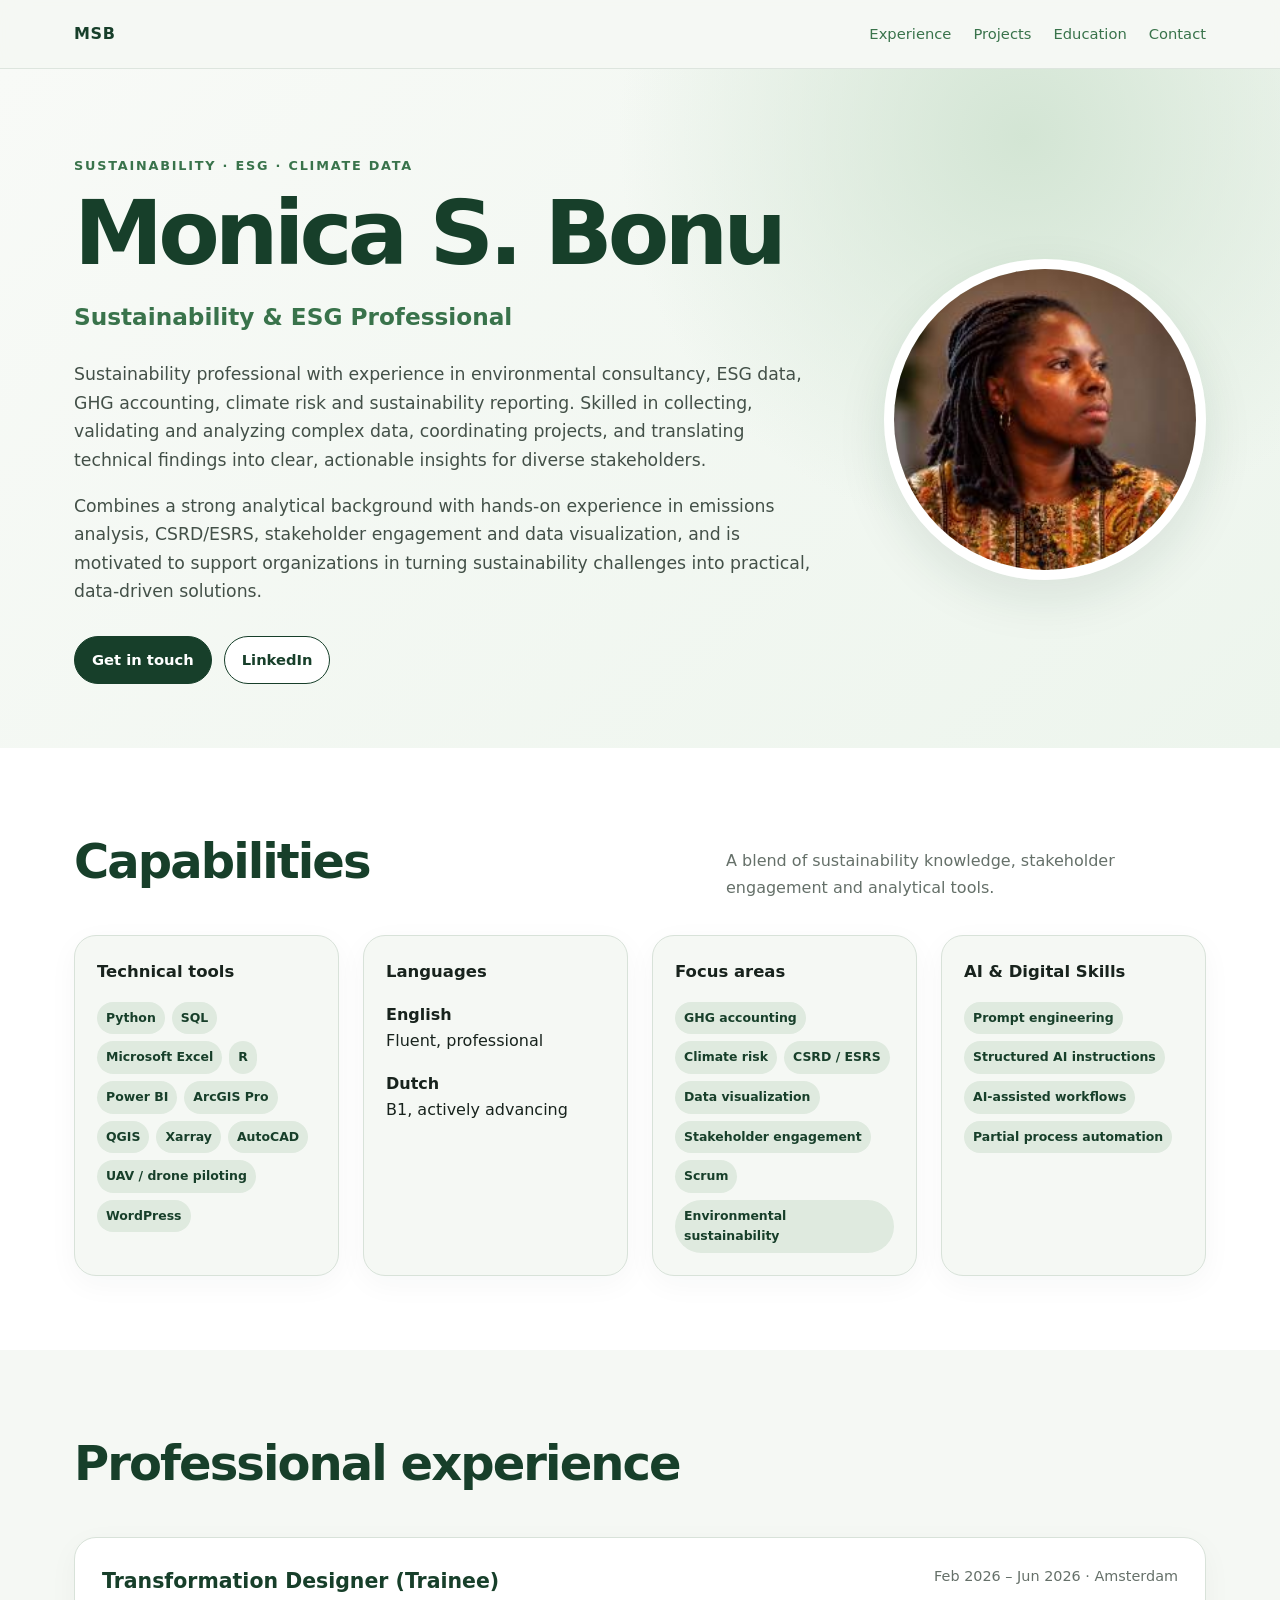
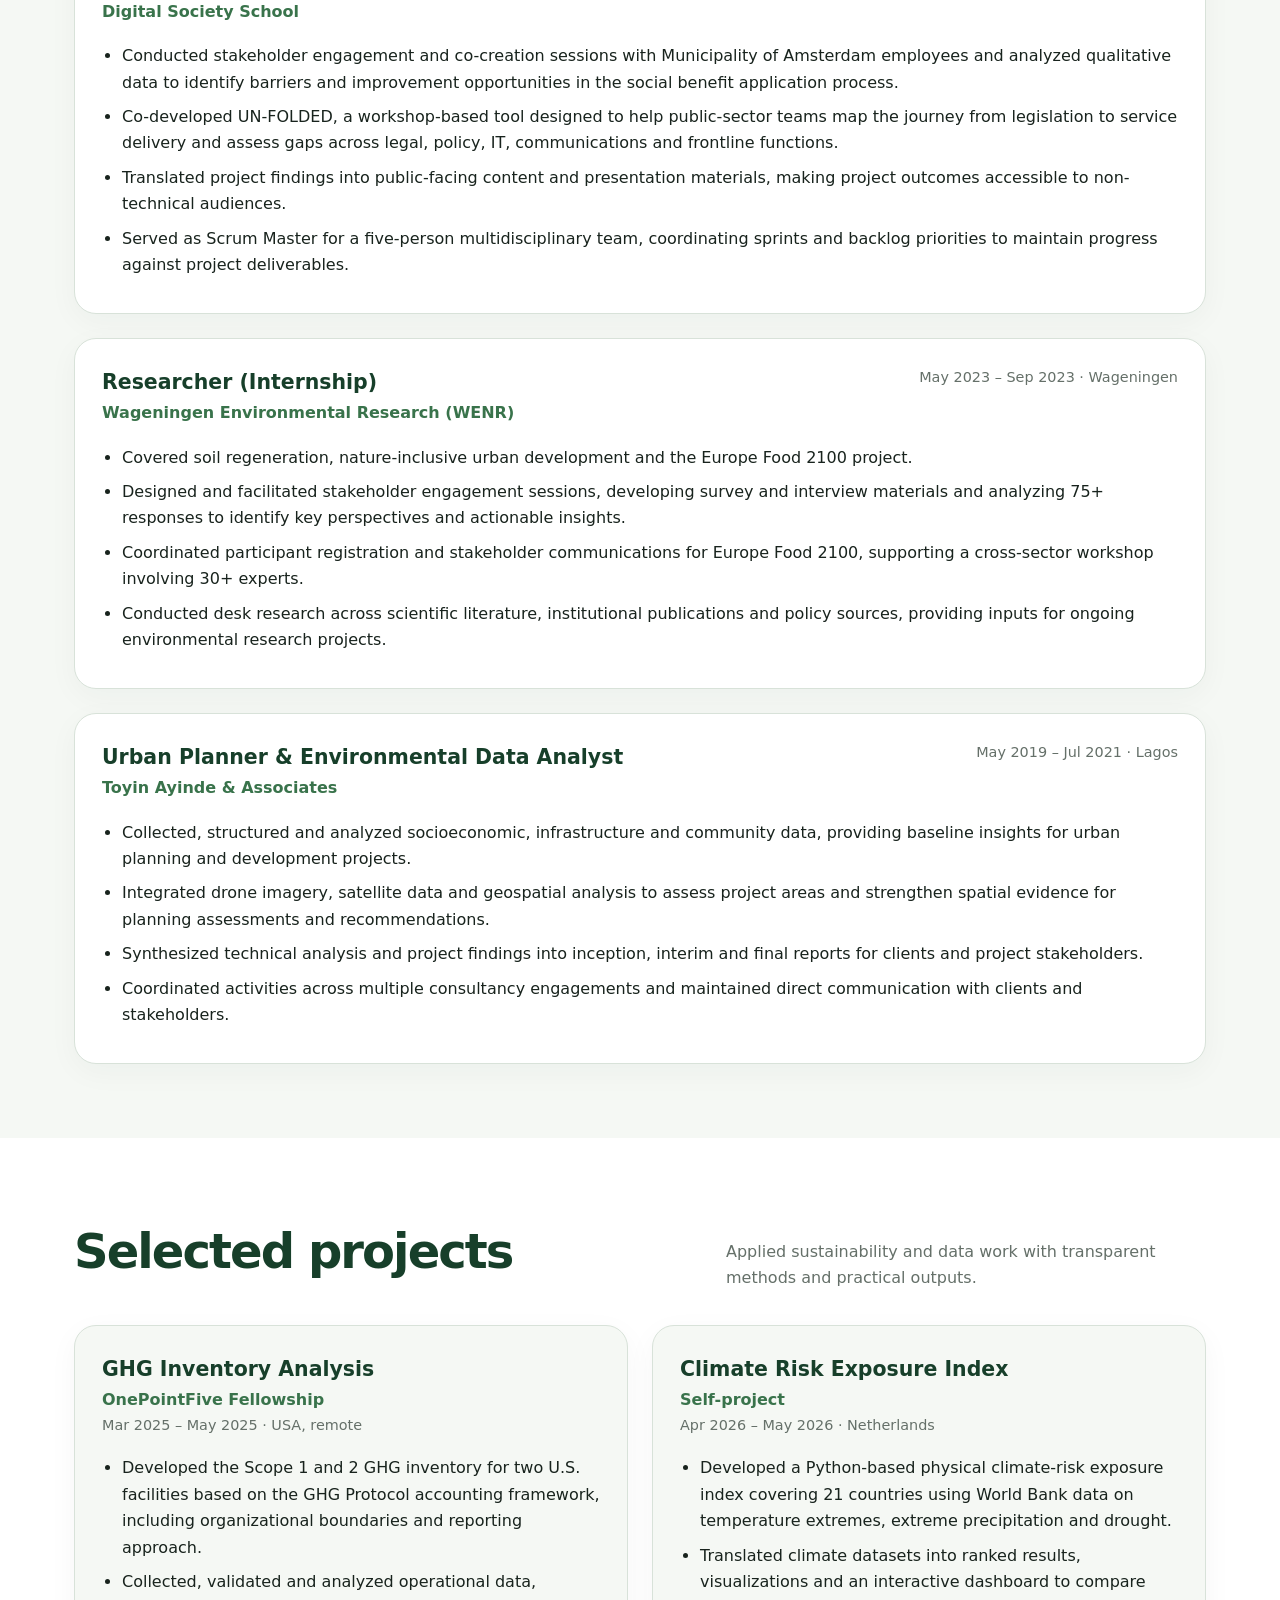
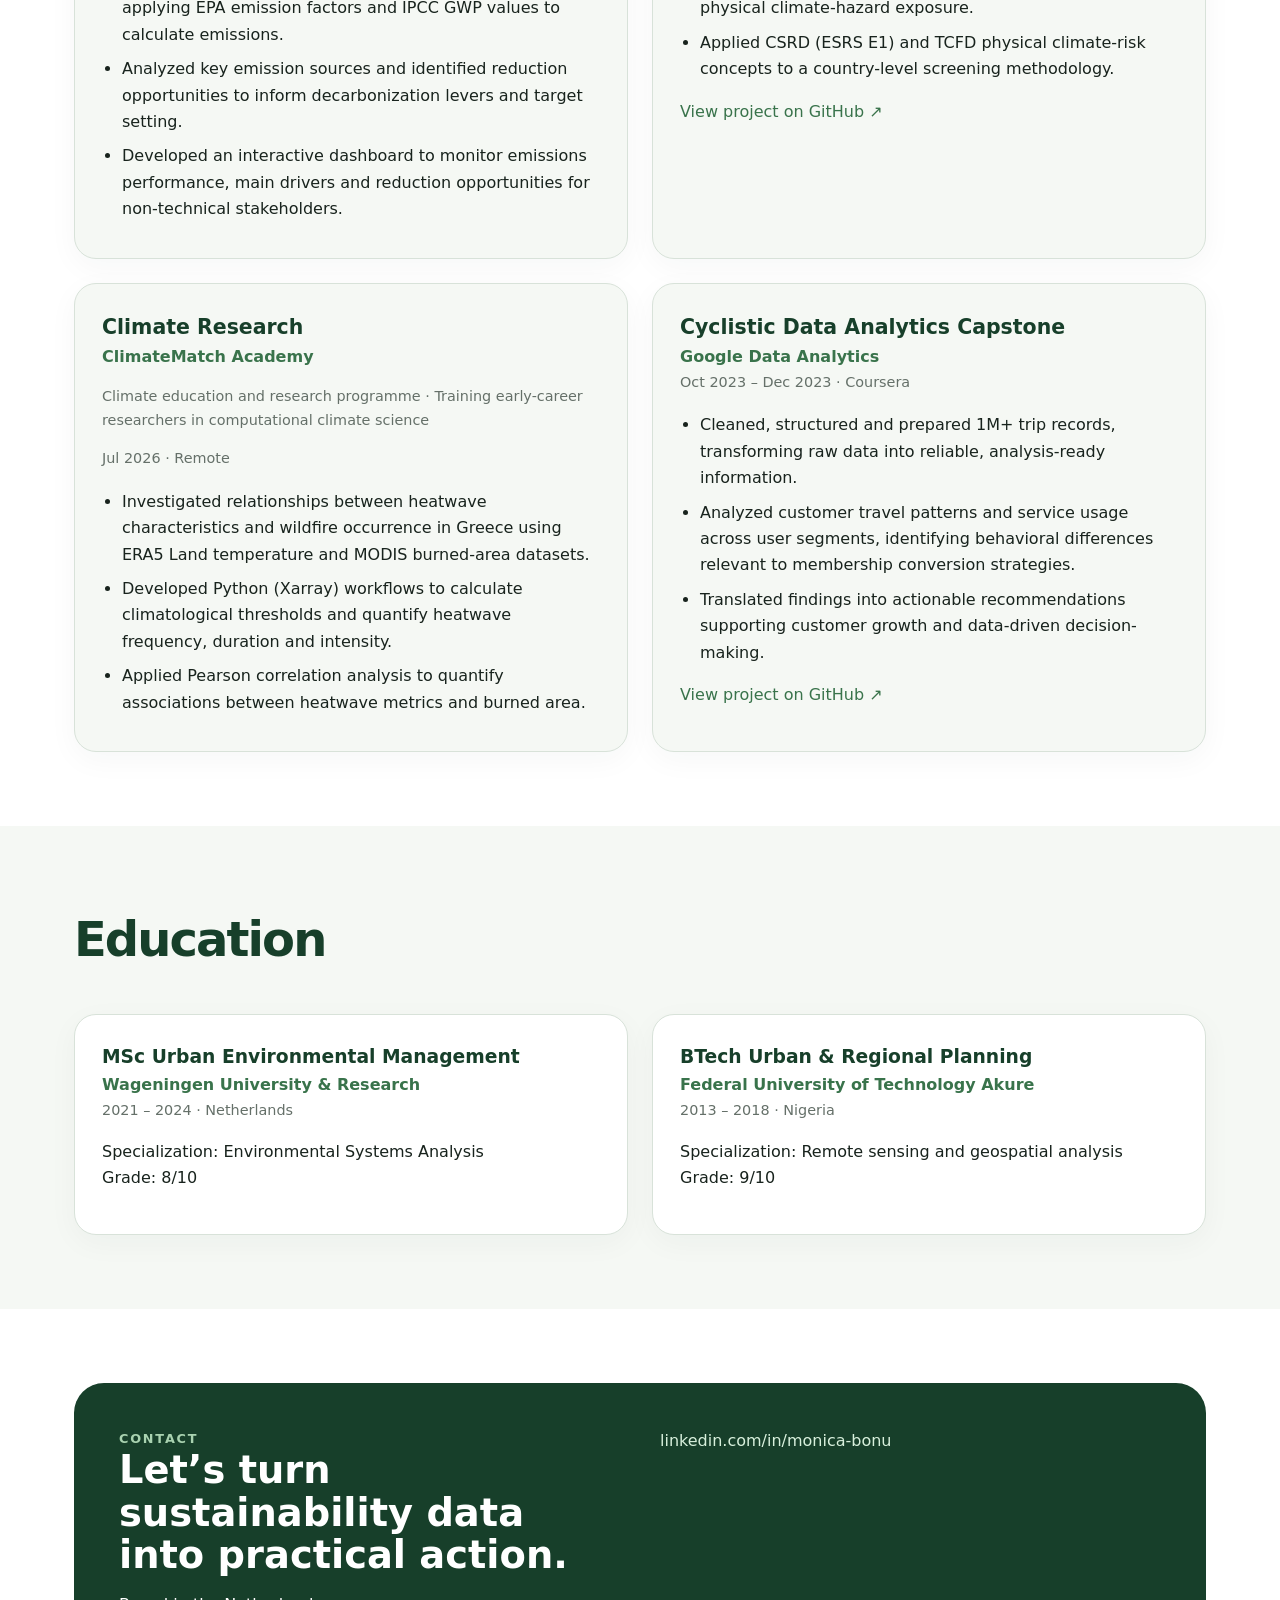
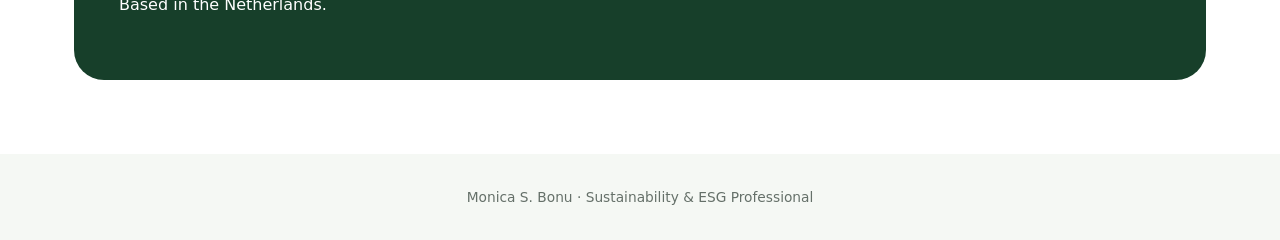
==== index.html @ 57a6fe83 "Add files via upload" ====
<!doctype html>
<html lang="en">
<head>
<meta charset="utf-8">
<meta name="viewport" content="width=device-width, initial-scale=1">
<meta name="description" content="Portfolio and CV of Monica S. Bonu, Sustainability and ESG Professional">
<title>Monica S. Bonu | Sustainability & ESG</title>
<style>
:root{--forest:#173f2a;--leaf:#39734b;--sage:#dfeadf;--mist:#f5f8f4;--ink:#18231d;--muted:#657069;--line:#d8e2d9;--white:#fff;--shadow:0 18px 50px rgba(19,55,35,.10)}
*{box-sizing:border-box}html{scroll-behavior:smooth}body{margin:0;font-family:Inter,ui-sans-serif,system-ui,-apple-system,BlinkMacSystemFont,"Segoe UI",sans-serif;color:var(--ink);background:var(--mist);line-height:1.65}a{color:var(--leaf);text-decoration:none}a:hover{text-decoration:underline}.shell{max-width:1180px;margin:auto;padding:0 24px}.topbar{position:sticky;top:0;z-index:20;background:rgba(245,248,244,.92);backdrop-filter:blur(14px);border-bottom:1px solid rgba(216,226,217,.8)}nav{height:68px;display:flex;align-items:center;justify-content:space-between}.brand{font-weight:800;letter-spacing:.04em;color:var(--forest)}.links{display:flex;gap:22px;font-size:.92rem}.hero{padding:86px 0 64px;background:radial-gradient(circle at 80% 10%,#d3e5d4 0,transparent 34%),linear-gradient(135deg,#f8faf7,#edf5ed)}.hero-grid{display:grid;grid-template-columns:1.4fr .6fr;gap:60px;align-items:center}.eyebrow{color:var(--leaf);font-weight:800;text-transform:uppercase;letter-spacing:.14em;font-size:.8rem}.hero h1{font-size:clamp(3rem,7vw,5.8rem);line-height:.96;margin:14px 0 22px;letter-spacing:-.055em;color:var(--forest)}.hero h2{font-size:clamp(1.1rem,2vw,1.45rem);font-weight:600;margin:0 0 24px;color:var(--leaf)}.hero p{max-width:750px;font-size:1.08rem;color:#435048}.portrait-wrap{position:relative}.portrait{width:min(330px,100%);aspect-ratio:1;border-radius:50%;object-fit:cover;display:block;margin:auto;border:10px solid var(--white);box-shadow:var(--shadow)}.portrait-wrap:after{content:"";position:absolute;inset:8% -3% -5% 20%;border:2px solid #87aa8d;border-radius:50%;z-index:-1}.actions{display:flex;flex-wrap:wrap;gap:12px;margin-top:30px}.btn{display:inline-flex;align-items:center;padding:11px 17px;border-radius:100px;font-weight:700;font-size:.92rem;border:1px solid var(--forest)}.btn.primary{background:var(--forest);color:white}.btn.secondary{color:var(--forest);background:white}.section{padding:74px 0}.section:nth-of-type(even){background:#fff}.section-title{display:flex;align-items:end;justify-content:space-between;gap:20px;margin-bottom:34px}.section-title h2{font-size:clamp(2rem,4vw,3rem);letter-spacing:-.04em;margin:0;color:var(--forest)}.section-title p{color:var(--muted);max-width:480px;margin:0}.grid{display:grid;grid-template-columns:repeat(12,1fr);gap:24px}.card{background:white;border:1px solid var(--line);border-radius:22px;padding:27px;box-shadow:0 8px 30px rgba(23,63,42,.04)}.section:nth-of-type(even) .card{background:var(--mist)}.experience{grid-column:span 12}.role-head{display:flex;justify-content:space-between;gap:30px;align-items:start}.role h3,.project h3{margin:0;font-size:1.28rem;color:var(--forest)}.org{font-weight:750;color:var(--leaf)}.meta{color:var(--muted);font-size:.9rem;white-space:nowrap}.role ul,.project ul{margin:18px 0 0;padding-left:20px}.role li,.project li{margin:8px 0}.project{grid-column:span 6}.edu{grid-column:span 6}.edu h3{margin:0;color:var(--forest)}.skill-card{grid-column:span 3;min-width:0;padding:22px}.skill-card h3{font-size:1.03rem;margin-top:0}.skill-card .chips{gap:7px}.skill-card .chip{padding:6px 9px;font-size:.78rem}.chips{display:flex;flex-wrap:wrap;gap:9px}.chip{background:var(--sage);color:var(--forest);padding:7px 11px;border-radius:999px;font-size:.86rem;font-weight:650}.contact{background:var(--forest);color:white;border-radius:30px;padding:45px;display:grid;grid-template-columns:1fr 1fr;gap:40px}.contact h2{font-size:2.4rem;line-height:1.1;margin:0 0 15px}.contact a{color:#d8f0dc}.contact-list{display:grid;gap:9px}.small{font-size:.9rem;color:var(--muted)}footer{padding:32px 0;color:var(--muted);font-size:.86rem;text-align:center}
@media(max-width:800px){.links{display:none}.hero{padding-top:54px}.hero-grid{grid-template-columns:1fr}.portrait-wrap{order:-1}.portrait{width:210px}.section{padding:54px 0}.project,.edu,.skill-card{grid-column:span 12}.role-head{display:block}.meta{white-space:normal;margin-top:5px}.contact{grid-template-columns:1fr;padding:30px}.section-title{display:block}.section-title p{margin-top:8px}}
@media print{.topbar,.actions{display:none}.hero,.section{padding:30px 0}.card{break-inside:avoid;box-shadow:none}.portrait{width:180px}body{background:white}}
</style>
</head>
<body>
<header class="topbar"><nav class="shell"><a class="brand" href="#top">MSB</a><div class="links"><a href="#experience">Experience</a><a href="#projects">Projects</a><a href="#education">Education</a><a href="#contact">Contact</a></div></nav></header>
<main id="top">
<section class="hero"><div class="shell hero-grid"><div><div class="eyebrow">Sustainability · ESG · Climate data</div><h1>Monica S. Bonu</h1><h2>Sustainability & ESG Professional</h2><p>Sustainability professional with experience in environmental consultancy, ESG data, GHG accounting, climate risk and sustainability reporting. Skilled in collecting, validating and analyzing complex data, coordinating projects, and translating technical findings into clear, actionable insights for diverse stakeholders.</p><p>Combines a strong analytical background with hands-on experience in emissions analysis, CSRD/ESRS, stakeholder engagement and data visualization, and is motivated to support organizations in turning sustainability challenges into practical, data-driven solutions.</p><div class="actions"><a class="btn primary" href="mailto:bonumonica58@gmail.com">Get in touch</a><a class="btn secondary" href="https://www.linkedin.com/in/monica-bonu" target="_blank" rel="noopener">LinkedIn</a></div></div><div class="portrait-wrap"><img class="portrait" src="[data-uri]" alt="Professional portrait"></div></div></section>
<section class="section" id="skills"><div class="shell"><div class="section-title"><h2>Capabilities</h2><p>A blend of sustainability knowledge, stakeholder engagement and analytical tools.</p></div><div class="grid"><article class="card skill-card"><h3>Technical tools</h3><div class="chips"><span class="chip">Python</span><span class="chip">SQL</span><span class="chip">Microsoft Excel</span><span class="chip">R</span><span class="chip">Power BI</span><span class="chip">ArcGIS Pro</span><span class="chip">QGIS</span><span class="chip">Xarray</span><span class="chip">AutoCAD</span><span class="chip">UAV / drone piloting</span><span class="chip">WordPress</span></div></article><article class="card skill-card"><h3>Languages</h3><p><strong>English</strong><br>Fluent, professional</p><p><strong>Dutch</strong><br>B1, actively advancing</p></article><article class="card skill-card"><h3>Focus areas</h3><div class="chips"><span class="chip">GHG accounting</span><span class="chip">Climate risk</span><span class="chip">CSRD / ESRS</span><span class="chip">Data visualization</span><span class="chip">Stakeholder engagement</span><span class="chip">Scrum</span><span class="chip">Environmental sustainability</span></div></article><article class="card skill-card"><h3>AI & Digital Skills</h3><div class="chips"><span class="chip">Prompt engineering</span><span class="chip">Structured AI instructions</span><span class="chip">AI-assisted workflows</span><span class="chip">Partial process automation</span></div></article></div></div></section>
<section class="section" id="experience"><div class="shell"><div class="section-title"><h2>Professional experience</h2></div><div class="grid">
<article class="card experience role"><div class="role-head"><div><h3>Transformation Designer (Trainee)</h3><div class="org">Digital Society School</div></div><div class="meta">Feb 2026 – Jun 2026 · Amsterdam</div></div><ul><li>Conducted stakeholder engagement and co-creation sessions with Municipality of Amsterdam employees and analyzed qualitative data to identify barriers and improvement opportunities in the social benefit application process.</li><li>Co-developed UN-FOLDED, a workshop-based tool designed to help public-sector teams map the journey from legislation to service delivery and assess gaps across legal, policy, IT, communications and frontline functions.</li><li>Translated project findings into public-facing content and presentation materials, making project outcomes accessible to non-technical audiences.</li><li>Served as Scrum Master for a five-person multidisciplinary team, coordinating sprints and backlog priorities to maintain progress against project deliverables.</li></ul></article>
<article class="card experience role"><div class="role-head"><div><h3>Researcher (Internship)</h3><div class="org">Wageningen Environmental Research (WENR)</div></div><div class="meta">May 2023 – Sep 2023 · Wageningen</div></div><ul><li>Covered soil regeneration, nature-inclusive urban development and the Europe Food 2100 project.</li><li>Designed and facilitated stakeholder engagement sessions, developing survey and interview materials and analyzing 75+ responses to identify key perspectives and actionable insights.</li><li>Coordinated participant registration and stakeholder communications for Europe Food 2100, supporting a cross-sector workshop involving 30+ experts.</li><li>Conducted desk research across scientific literature, institutional publications and policy sources, providing inputs for ongoing environmental research projects.</li></ul></article>
<article class="card experience role"><div class="role-head"><div><h3>Urban Planner & Environmental Data Analyst</h3><div class="org">Toyin Ayinde & Associates</div></div><div class="meta">May 2019 – Jul 2021 · Lagos</div></div><ul><li>Collected, structured and analyzed socioeconomic, infrastructure and community data, providing baseline insights for urban planning and development projects.</li><li>Integrated drone imagery, satellite data and geospatial analysis to assess project areas and strengthen spatial evidence for planning assessments and recommendations.</li><li>Synthesized technical analysis and project findings into inception, interim and final reports for clients and project stakeholders.</li><li>Coordinated activities across multiple consultancy engagements and maintained direct communication with clients and stakeholders.</li></ul></article>
</div></div></section>
<section class="section" id="projects"><div class="shell"><div class="section-title"><h2>Selected projects</h2><p>Applied sustainability and data work with transparent methods and practical outputs.</p></div><div class="grid">
<article class="card project"><h3>GHG Inventory Analysis</h3><div class="org">OnePointFive Fellowship</div><div class="meta">Mar 2025 – May 2025 · USA, remote</div><ul><li>Developed the Scope 1 and 2 GHG inventory for two U.S. facilities based on the GHG Protocol accounting framework, including organizational boundaries and reporting approach.</li><li>Collected, validated and analyzed operational data, applying EPA emission factors and IPCC GWP values to calculate emissions.</li><li>Analyzed key emission sources and identified reduction opportunities to inform decarbonization levers and target setting.</li><li>Developed an interactive dashboard to monitor emissions performance, main drivers and reduction opportunities for non-technical stakeholders.</li></ul></article>
<article class="card project"><h3>Climate Risk Exposure Index</h3><div class="org">Self-project</div><div class="meta">Apr 2026 – May 2026 · Netherlands</div><ul><li>Developed a Python-based physical climate-risk exposure index covering 21 countries using World Bank data on temperature extremes, extreme precipitation and drought.</li><li>Translated climate datasets into ranked results, visualizations and an interactive dashboard to compare physical climate-hazard exposure.</li><li>Applied CSRD (ESRS E1) and TCFD physical climate-risk concepts to a country-level screening methodology.</li></ul><p><a href="https://github.com/Monica-Bonu/Climate-Risk-Exposure-Index" target="_blank" rel="noopener">View project on GitHub ↗</a></p></article>
<article class="card project"><h3>Climate Research</h3><div class="org">ClimateMatch Academy</div><p class="small">Climate education and research programme · Training early-career researchers in computational climate science</p><div class="meta">Jul 2026 · Remote</div><ul><li>Investigated relationships between heatwave characteristics and wildfire occurrence in Greece using ERA5 Land temperature and MODIS burned-area datasets.</li><li>Developed Python (Xarray) workflows to calculate climatological thresholds and quantify heatwave frequency, duration and intensity.</li><li>Applied Pearson correlation analysis to quantify associations between heatwave metrics and burned area.</li></ul></article>  
<article class="card project"><h3>Cyclistic Data Analytics Capstone</h3><div class="org">Google Data Analytics</div><div class="meta">Oct 2023 – Dec 2023 · Coursera</div><ul><li>Cleaned, structured and prepared 1M+ trip records, transforming raw data into reliable, analysis-ready information.</li><li>Analyzed customer travel patterns and service usage across user segments, identifying behavioral differences relevant to membership conversion strategies.</li><li>Translated findings into actionable recommendations supporting customer growth and data-driven decision-making.</li></ul><p><a href="https://github.com/Monica-Bonu/Cyclistic-Trips-Analytics" target="_blank" rel="noopener">View project on GitHub ↗</a></p></article>
</div></div></section>
<section class="section" id="education"><div class="shell"><div class="section-title"><h2>Education</h2></div><div class="grid"><article class="card edu"><h3>MSc Urban Environmental Management</h3><div class="org">Wageningen University & Research</div><div class="meta">2021 – 2024 · Netherlands</div><p>Specialization: Environmental Systems Analysis<br>Grade: 8/10</p></article><article class="card edu"><h3>BTech Urban & Regional Planning</h3><div class="org">Federal University of Technology Akure</div><div class="meta">2013 – 2018 · Nigeria</div><p>Specialization: Remote sensing and geospatial analysis<br>Grade: 9/10</p></article></div></div></section>
<section class="section" id="contact"><div class="shell"><div class="contact"><div><div class="eyebrow" style="color:#a9d2b0">Contact</div><h2>Let’s turn sustainability data into practical action.</h2><p>Based in the Netherlands.</p></div><div class="contact-list"><a href="https://www.linkedin.com/in/monica-bonu" target="_blank" rel="noopener">linkedin.com/in/monica-bonu</a></div></div></div></section>
</main><footer><div class="shell">Monica S. Bonu · Sustainability & ESG Professional</div></footer>
</body></html>
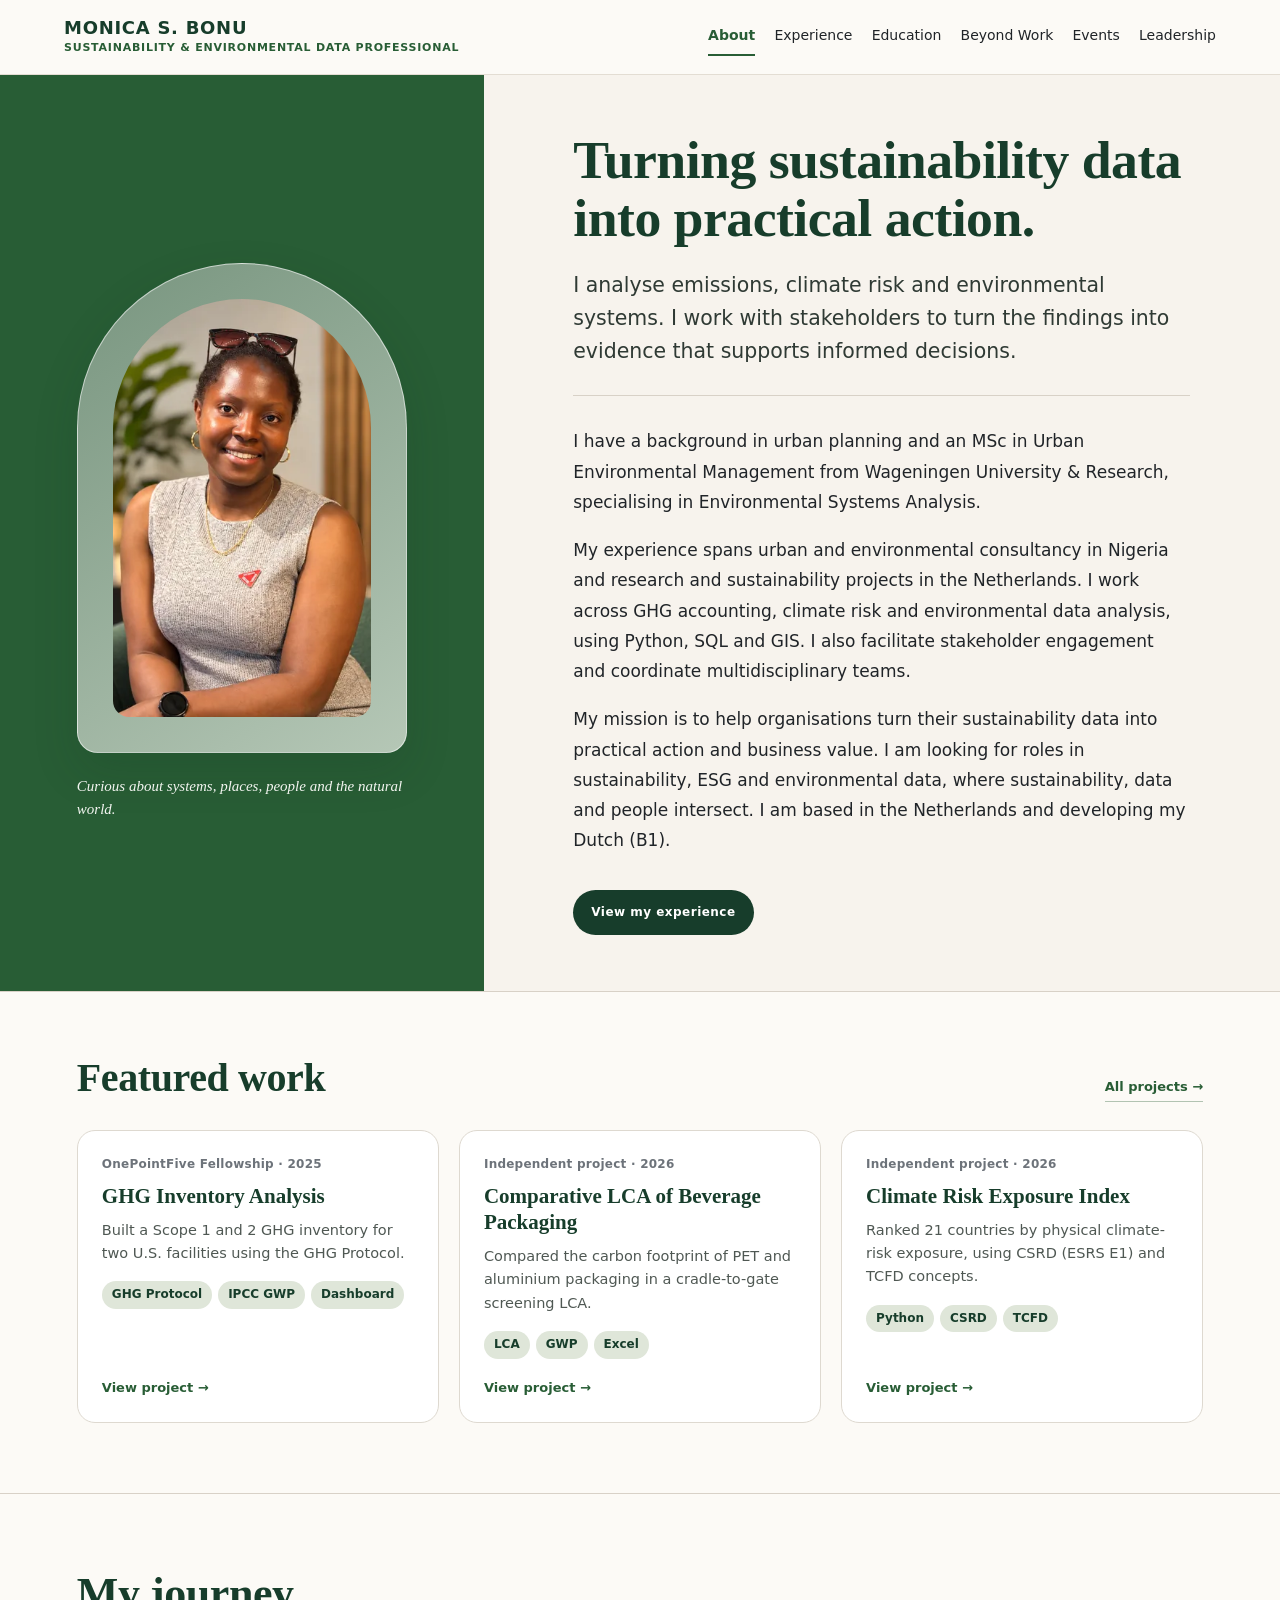
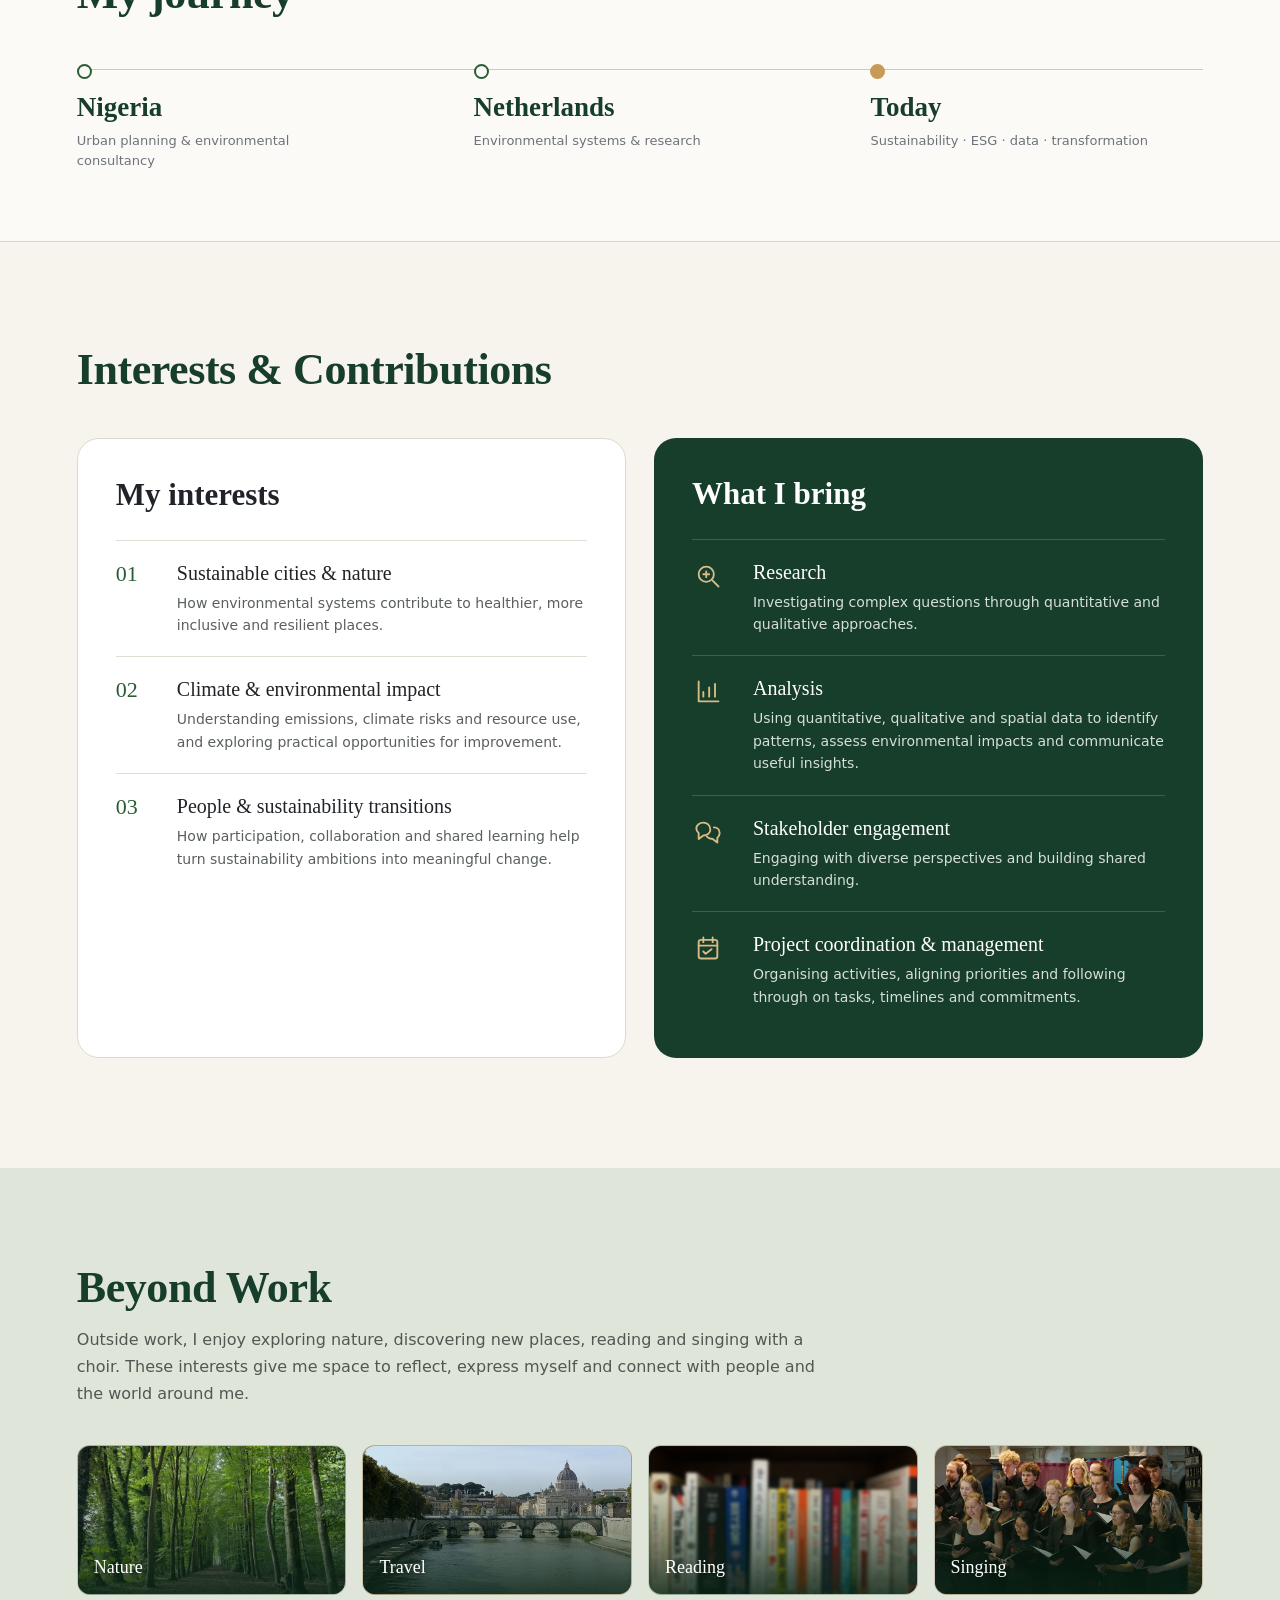
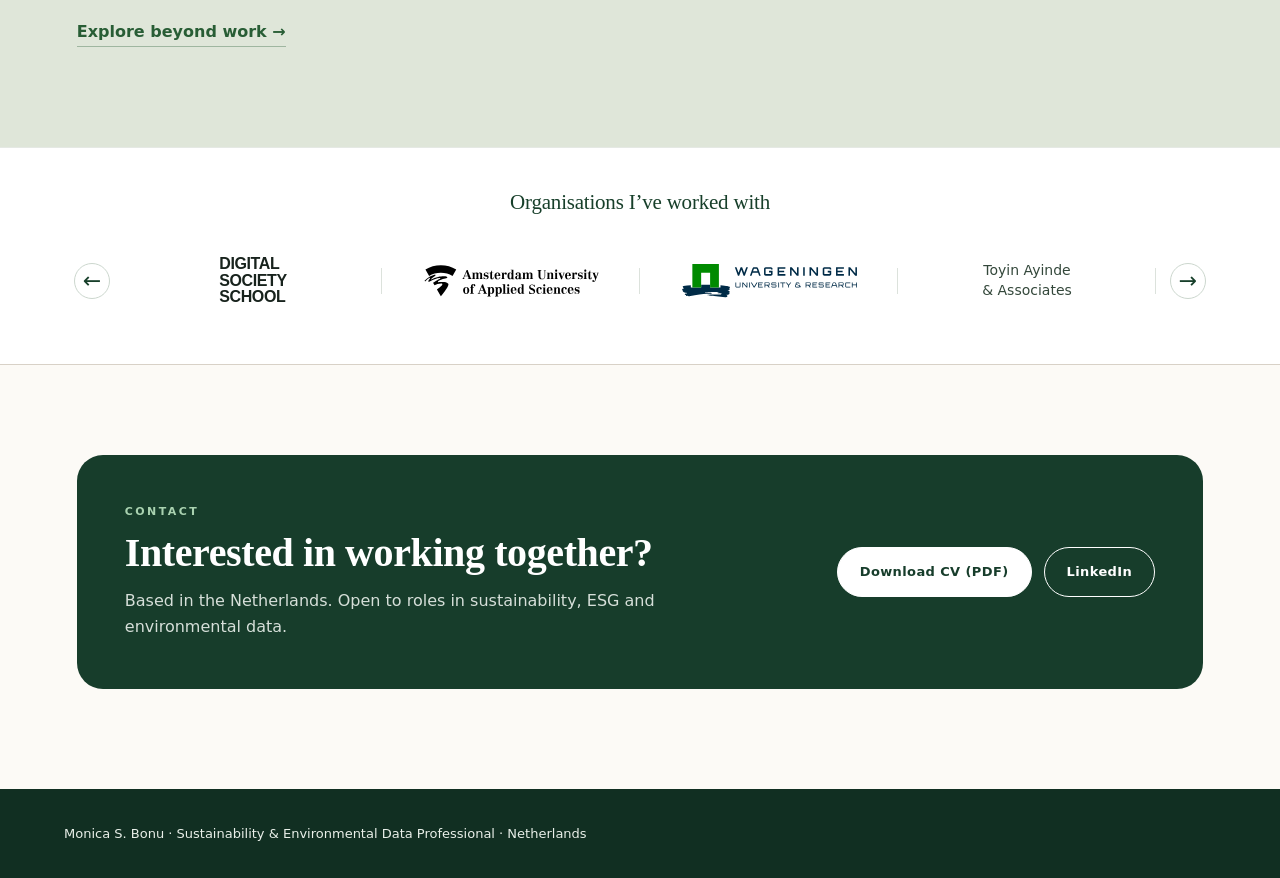
==== commit 3285ba7b: "Add files via upload Website redesign" ====
--- a/index.html
+++ b/index.html
@@ -1,34 +1,46 @@
-<!doctype html>
+<!DOCTYPE html>
+
 <html lang="en">
 <head>
-<meta charset="utf-8">
-<meta name="viewport" content="width=device-width, initial-scale=1">
-<meta name="description" content="Portfolio and CV of Monica S. Bonu, Sustainability and ESG Professional">
-<title>Monica S. Bonu | Sustainability & ESG</title>
+<meta charset="utf-8"/>
+<meta content="width=device-width,initial-scale=1" name="viewport"/>
+<title>Monica S. Bonu | Sustainability &amp; Environmental Data Professional</title><link rel="icon" href="assets/favicon.svg" type="image/svg+xml"/><link rel="icon" href="assets/favicon-32.png" sizes="32x32" type="image/png"/><link rel="apple-touch-icon" href="assets/apple-touch-icon.png"/><meta name="description" content="Sustainability and environmental data professional in the Netherlands. GHG accounting, climate risk and environmental data analysis that supports informed decisions."/><link rel="canonical" href="https://monica-bonu.github.io/"/><meta property="og:type" content="website"/><meta property="og:site_name" content="Monica S. Bonu"/><meta property="og:title" content="Monica S. Bonu | Sustainability &amp; Environmental Data Professional"/><meta property="og:description" content="Sustainability and environmental data professional in the Netherlands. GHG accounting, climate risk and environmental data analysis that supports informed decisions."/><meta property="og:url" content="https://monica-bonu.github.io/"/><meta property="og:image" content="https://monica-bonu.github.io/assets/og-image.jpg"/><meta property="og:image:width" content="1200"/><meta property="og:image:height" content="630"/><meta property="og:image:alt" content="Monica S. Bonu, Sustainability and Environmental Data Professional"/><meta name="twitter:card" content="summary_large_image"/>
 <style>
-:root{--forest:#173f2a;--leaf:#39734b;--sage:#dfeadf;--mist:#f5f8f4;--ink:#18231d;--muted:#657069;--line:#d8e2d9;--white:#fff;--shadow:0 18px 50px rgba(19,55,35,.10)}
-*{box-sizing:border-box}html{scroll-behavior:smooth}body{margin:0;font-family:Inter,ui-sans-serif,system-ui,-apple-system,BlinkMacSystemFont,"Segoe UI",sans-serif;color:var(--ink);background:var(--mist);line-height:1.65}a{color:var(--leaf);text-decoration:none}a:hover{text-decoration:underline}.shell{max-width:1180px;margin:auto;padding:0 24px}.topbar{position:sticky;top:0;z-index:20;background:rgba(245,248,244,.92);backdrop-filter:blur(14px);border-bottom:1px solid rgba(216,226,217,.8)}nav{height:68px;display:flex;align-items:center;justify-content:space-between}.brand{font-weight:800;letter-spacing:.04em;color:var(--forest)}.links{display:flex;gap:22px;font-size:.92rem}.hero{padding:86px 0 64px;background:radial-gradient(circle at 80% 10%,#d3e5d4 0,transparent 34%),linear-gradient(135deg,#f8faf7,#edf5ed)}.hero-grid{display:grid;grid-template-columns:1.4fr .6fr;gap:60px;align-items:center}.eyebrow{color:var(--leaf);font-weight:800;text-transform:uppercase;letter-spacing:.14em;font-size:.8rem}.hero h1{font-size:clamp(3rem,7vw,5.8rem);line-height:.96;margin:14px 0 22px;letter-spacing:-.055em;color:var(--forest)}.hero h2{font-size:clamp(1.1rem,2vw,1.45rem);font-weight:600;margin:0 0 24px;color:var(--leaf)}.hero p{max-width:750px;font-size:1.08rem;color:#435048}.portrait-wrap{position:relative}.portrait{width:min(330px,100%);aspect-ratio:1;border-radius:50%;object-fit:cover;display:block;margin:auto;border:10px solid var(--white);box-shadow:var(--shadow)}.portrait-wrap:after{content:"";position:absolute;inset:8% -3% -5% 20%;border:2px solid #87aa8d;border-radius:50%;z-index:-1}.actions{display:flex;flex-wrap:wrap;gap:12px;margin-top:30px}.btn{display:inline-flex;align-items:center;padding:11px 17px;border-radius:100px;font-weight:700;font-size:.92rem;border:1px solid var(--forest)}.btn.primary{background:var(--forest);color:white}.btn.secondary{color:var(--forest);background:white}.section{padding:74px 0}.section:nth-of-type(even){background:#fff}.section-title{display:flex;align-items:end;justify-content:space-between;gap:20px;margin-bottom:34px}.section-title h2{font-size:clamp(2rem,4vw,3rem);letter-spacing:-.04em;margin:0;color:var(--forest)}.section-title p{color:var(--muted);max-width:480px;margin:0}.grid{display:grid;grid-template-columns:repeat(12,1fr);gap:24px}.card{background:white;border:1px solid var(--line);border-radius:22px;padding:27px;box-shadow:0 8px 30px rgba(23,63,42,.04)}.section:nth-of-type(even) .card{background:var(--mist)}.experience{grid-column:span 12}.role-head{display:flex;justify-content:space-between;gap:30px;align-items:start}.role h3,.project h3{margin:0;font-size:1.28rem;color:var(--forest)}.org{font-weight:750;color:var(--leaf)}.meta{color:var(--muted);font-size:.9rem;white-space:nowrap}.role ul,.project ul{margin:18px 0 0;padding-left:20px}.role li,.project li{margin:8px 0}.project{grid-column:span 6}.edu{grid-column:span 6}.edu h3{margin:0;color:var(--forest)}.skill-card{grid-column:span 3;min-width:0;padding:22px}.skill-card h3{font-size:1.03rem;margin-top:0}.skill-card .chips{gap:7px}.skill-card .chip{padding:6px 9px;font-size:.78rem}.chips{display:flex;flex-wrap:wrap;gap:9px}.chip{background:var(--sage);color:var(--forest);padding:7px 11px;border-radius:999px;font-size:.86rem;font-weight:650}.contact{background:var(--forest);color:white;border-radius:30px;padding:45px;display:grid;grid-template-columns:1fr 1fr;gap:40px}.contact h2{font-size:2.4rem;line-height:1.1;margin:0 0 15px}.contact a{color:#d8f0dc}.contact-list{display:grid;gap:9px}.small{font-size:.9rem;color:var(--muted)}footer{padding:32px 0;color:var(--muted);font-size:.86rem;text-align:center}
-@media(max-width:800px){.links{display:none}.hero{padding-top:54px}.hero-grid{grid-template-columns:1fr}.portrait-wrap{order:-1}.portrait{width:210px}.section{padding:54px 0}.project,.edu,.skill-card{grid-column:span 12}.role-head{display:block}.meta{white-space:normal;margin-top:5px}.contact{grid-template-columns:1fr;padding:30px}.section-title{display:block}.section-title p{margin-top:8px}}
-@media print{.topbar,.actions{display:none}.hero,.section{padding:30px 0}.card{break-inside:avoid;box-shadow:none}.portrait{width:180px}body{background:white}}
+:root{--green:#285d35;--deep:#173d2b;--ink:#202428;--cream:#f7f3ed;--paper:#fcfaf6;--sage:#dfe6d9;--gold:#c79b57;--muted:#6d737a;--line:#d8d1c7;--white:#fff;--max:1180px}
+*{box-sizing:border-box}html{scroll-behavior:smooth}body{margin:0;background:var(--cream);color:var(--ink);font-family:Arial,sans-serif;line-height:1.65}a{color:inherit}.wrap{width:min(var(--max),88vw);margin:auto}
+header{position:sticky;top:0;z-index:10;background:rgba(250,247,242,.95);backdrop-filter:blur(12px);border-top:8px solid var(--ink);border-bottom:1px solid rgba(32,36,40,.08)}.header-inner{height:86px;display:flex;align-items:center;justify-content:space-between;gap:30px}.brand{font-size:21px;font-weight:900;letter-spacing:.03em}.sub{font-size:10px;color:var(--green);font-weight:800;font-style:italic;letter-spacing:.04em}.nav{display:flex;gap:26px}.nav a{text-decoration:none;font-size:11px;font-weight:800;letter-spacing:.07em}.nav a.active{color:var(--green)}
+.eyebrow{letter-spacing:.22em;text-transform:uppercase;font-size:11px;font-weight:800;color:var(--green)}h1,h2,h3,.serif{font-family:Georgia,serif}h1,h2,h3,p{margin-top:0}
+.hero{display:grid;grid-template-columns:minmax(320px, .82fr) 1.35fr;min-height:680px}.photo-panel{background:var(--green);padding:64px max(6vw,calc((100vw - var(--max))/2)) 46px 6vw;display:flex;flex-direction:column;justify-content:center}.portrait{height:490px;max-width:390px;border-radius:190px 190px 24px 24px;background:linear-gradient(145deg,#78957f,#b5c7b6);border:1px solid rgba(255,255,255,.55);display:grid;place-items:center;text-align:center;color:white;padding:35px;box-shadow:0 18px 45px rgba(17,47,34,.16)}.portrait img{display:block;width:100%;height:100%;object-fit:cover;object-position:center 28%;border-radius:inherit}.photo-caption{max-width:360px;color:#f2f5f0;font:italic 15px/1.55 Georgia,serif;margin-top:22px}.hero-copy{padding:88px 7vw 70px;display:flex;align-items:center}.hero-inner{max-width:760px}.hero h1{font-size:clamp(52px,6vw,80px);line-height:.98;letter-spacing:-.035em;margin:12px 0 32px}.intro{font-size:17px;line-height:1.78;max-width:700px}.intro p{margin-bottom:18px}.intro strong{font-weight:700;color:var(--green)}.hero-actions{display:flex;flex-wrap:wrap;gap:22px;align-items:center;margin-top:34px}.button{display:inline-block;background:var(--deep);color:white;text-decoration:none;padding:13px 18px;border-radius:999px;font-size:12px;font-weight:800;letter-spacing:.04em}.text-link{color:var(--green);font-size:13px;font-weight:800;text-decoration:none;border-bottom:1px solid rgba(40,93,53,.35);padding-bottom:3px}
+.journey-section{background:var(--paper);border-top:1px solid var(--line);border-bottom:1px solid var(--line);padding:76px 0 70px}.journey-head{margin-bottom:44px}.journey-head h2{font-size:clamp(34px,3.6vw,44px);font-weight:700;line-height:1.08;letter-spacing:-.02em;margin:0 0 14px;color:var(--deep)}.journey-head p{margin:0;color:#565d59;font-size:16px;line-height:1.7;max-width:760px}.timeline{display:grid;grid-template-columns:1fr 1fr 1fr;position:relative;gap:64px}.timeline:before{content:"";position:absolute;top:7px;left:0;right:0;height:1px;background:#c7cbc4}.stop{position:relative;padding-top:31px}.stop:before{content:"";position:absolute;top:2px;left:0;width:11px;height:11px;border-radius:50%;background:var(--paper);border:2px solid var(--green);z-index:1}.stop .place{font:700 27px/1.1 Georgia,serif;margin-bottom:9px;color:var(--deep)}.stop .meta{font-size:13px;line-height:1.55;color:var(--muted);max-width:280px}.stop:last-child:before{background:var(--gold);border-color:var(--gold)}
+.section{padding:104px 0 110px}.section-intro{max-width:800px;margin-bottom:44px}.section-title{font-size:clamp(34px,3.6vw,44px);font-weight:700;line-height:1.08;letter-spacing:-.02em;margin:0;color:var(--deep)}.section-intro p{font-size:16px;color:#555d59;max-width:680px}.dual{display:grid;grid-template-columns:1fr 1fr;gap:28px;align-items:stretch}.panel{border-radius:22px;padding:38px 38px 30px}.panel-light{background:var(--white);border:1px solid #ded9d0}.panel-dark{background:var(--deep);color:white}.panel h3{font-size:31px;line-height:1.15;margin-bottom:27px}.item{display:grid;grid-template-columns:46px 1fr;gap:15px;padding:20px 0;border-top:1px solid #e2ddd5}.panel-dark .item{border-color:rgba(255,255,255,.17)}.num{font:22px Georgia,serif;color:var(--green)}.panel-dark .num{color:#d8bc86}.item b{display:block;font:20px/1.25 Georgia,serif;margin-bottom:6px}.item p{font-size:14px;line-height:1.6;margin:0;color:#59605d}.panel-dark .item p{color:#d6dfd9}
+.beyond{background:var(--sage);padding:96px 0 100px}.beyond-head{margin-bottom:38px}.beyond h2{font-size:clamp(34px,3.6vw,44px);font-weight:700;line-height:1.08;letter-spacing:-.02em;color:var(--deep);margin:0 0 14px}.beyond-copy{font-size:16px;line-height:1.7;color:#4f5853;margin:0;max-width:740px}.photo-grid{display:grid;grid-template-columns:repeat(5,1fr);gap:12px}.tile{height:170px;border-radius:13px;overflow:hidden;position:relative;background:linear-gradient(145deg,#91aa95,#c9d6c6);display:flex;align-items:flex-end;padding:16px;color:var(--deep);font:20px Georgia,serif;border:1px solid rgba(23,61,43,.08)}.tile:nth-child(2){background:linear-gradient(145deg,#b7a47e,#d8cdb9)}.tile:nth-child(3){background:linear-gradient(145deg,#9fb5a1,#cfdbcc)}.tile:nth-child(4){background:linear-gradient(145deg,#c5b89e,#ded6c7)}.tile:nth-child(5){background:linear-gradient(145deg,#8da491,#c2d0c0)}.beyond-link{display:inline-block;margin-top:24px;color:var(--green);font-weight:800;text-decoration:none;border-bottom:1px solid rgba(40,93,53,.35)}
+footer{background:#112f22;color:white;padding:42px 0;font-size:12px}.footer-inner{display:flex;justify-content:space-between;gap:20px;opacity:.9}
+@media(max-width:900px){.nav{display:none}.hero{grid-template-columns:1fr}.photo-panel{padding:45px 8vw}.portrait{height:390px;max-width:330px}.hero-copy{padding:58px 8vw}.journey-head,.beyond-head{grid-template-columns:1fr;gap:16px}.timeline{grid-template-columns:1fr;gap:28px}.timeline:before{left:6px;top:0;bottom:0;width:1px;height:auto;right:auto}.stop{padding:0 0 0 34px}.stop:before{top:5px;left:0}.dual{grid-template-columns:1fr}.photo-grid{grid-template-columns:1fr 1fr}.tile{height:160px}.tile:last-child{grid-column:1/-1}.footer-inner{display:block}.footer-inner div+div{margin-top:8px}}
+
+.tile-photo{text-decoration:none;color:#fff}.tile-photo img{position:absolute;inset:0;width:100%;height:100%;object-fit:cover}.tile-photo:after{content:"";position:absolute;inset:0;background:linear-gradient(0deg,rgba(9,35,21,.85),transparent 85%)}.tile-photo span{position:relative;z-index:1}.tile-photo:focus-visible{outline:3px solid var(--green);outline-offset:3px}
+.photo-grid{grid-template-columns:repeat(2,minmax(0,1fr));gap:22px}
+.photo-grid .tile{height:240px;min-width:0;padding:24px}
+.photo-grid .tile:last-child{grid-column:auto}
+@media(max-width:650px){.photo-grid{grid-template-columns:minmax(0,1fr)}.photo-grid .tile{height:210px}}
+img[src*="bookshelf-"]{filter:blur(.7px);transform:scale(1.01)}
+img{-webkit-user-drag:none;-webkit-touch-callout:none;user-select:none}
 </style>
-</head>
+<link rel="stylesheet" href="assets/company-logos.css"/>
+<style>#additional-experience .panel{min-width:0;overflow-wrap:anywhere}@media(max-width:480px){#additional-experience .panel{padding:24px}#additional-experience h3{font-size:25px}}</style><style>.competency-icon{width:32px;height:32px;color:#d8bc86;display:flex;align-items:center;justify-content:center}.competency-icon svg{width:28px;height:28px}.photo-grid{grid-template-columns:repeat(2,minmax(0,1fr));gap:22px}.photo-grid .tile{height:240px;min-width:0;padding:24px}.photo-grid .tile:last-child{grid-column:auto}@media(max-width:650px){.photo-grid{grid-template-columns:minmax(0,1fr)}.photo-grid .tile{height:210px}}</style><style id="compact-beyond-work">.beyond .photo-grid{grid-template-columns:repeat(4,minmax(0,1fr));gap:16px}.beyond .photo-grid .tile{height:150px;padding:16px;font-size:18px}.beyond .photo-grid .tile:last-child{grid-column:auto}@media(max-width:650px){.beyond .photo-grid{gap:8px}.beyond .photo-grid .tile{height:100px;padding:8px;font-size:12px}}@media(max-width:380px){.beyond .photo-grid{gap:6px}.beyond .photo-grid .tile{height:82px;padding:5px;font-size:11px}}</style><style id="soft-reading-banner">.beyond .tile-photo img[src*="bookshelf-"]{filter:blur(1.5px);transform:scale(1.03)}</style><link rel="stylesheet" href="assets/site.css"/><script src="assets/site.js" defer></script></head>
 <body>
-<header class="topbar"><nav class="shell"><a class="brand" href="#top">MSB</a><div class="links"><a href="#experience">Experience</a><a href="#projects">Projects</a><a href="#education">Education</a><a href="#contact">Contact</a></div></nav></header>
-<main id="top">
-<section class="hero"><div class="shell hero-grid"><div><div class="eyebrow">Sustainability · ESG · Climate data</div><h1>Monica S. Bonu</h1><h2>Sustainability & ESG Professional</h2><p>Sustainability professional with experience in environmental consultancy, ESG data, GHG accounting, climate risk and sustainability reporting. Skilled in collecting, validating and analyzing complex data, coordinating projects, and translating technical findings into clear, actionable insights for diverse stakeholders.</p><p>Combines a strong analytical background with hands-on experience in emissions analysis, CSRD/ESRS, stakeholder engagement and data visualization, and is motivated to support organizations in turning sustainability challenges into practical, data-driven solutions.</p><div class="actions"><a class="btn primary" href="mailto:bonumonica58@gmail.com">Get in touch</a><a class="btn secondary" href="https://www.linkedin.com/in/monica-bonu" target="_blank" rel="noopener">LinkedIn</a></div></div><div class="portrait-wrap"><img class="portrait" src="[data-uri]" alt="Professional portrait"></div></div></section>
-<section class="section" id="skills"><div class="shell"><div class="section-title"><h2>Capabilities</h2><p>A blend of sustainability knowledge, stakeholder engagement and analytical tools.</p></div><div class="grid"><article class="card skill-card"><h3>Technical tools</h3><div class="chips"><span class="chip">Python</span><span class="chip">SQL</span><span class="chip">Microsoft Excel</span><span class="chip">R</span><span class="chip">Power BI</span><span class="chip">ArcGIS Pro</span><span class="chip">QGIS</span><span class="chip">Xarray</span><span class="chip">AutoCAD</span><span class="chip">UAV / drone piloting</span><span class="chip">WordPress</span></div></article><article class="card skill-card"><h3>Languages</h3><p><strong>English</strong><br>Fluent, professional</p><p><strong>Dutch</strong><br>B1, actively advancing</p></article><article class="card skill-card"><h3>Focus areas</h3><div class="chips"><span class="chip">GHG accounting</span><span class="chip">Climate risk</span><span class="chip">CSRD / ESRS</span><span class="chip">Data visualization</span><span class="chip">Stakeholder engagement</span><span class="chip">Scrum</span><span class="chip">Environmental sustainability</span></div></article><article class="card skill-card"><h3>AI & Digital Skills</h3><div class="chips"><span class="chip">Prompt engineering</span><span class="chip">Structured AI instructions</span><span class="chip">AI-assisted workflows</span><span class="chip">Partial process automation</span></div></article></div></div></section>
-<section class="section" id="experience"><div class="shell"><div class="section-title"><h2>Professional experience</h2></div><div class="grid">
-<article class="card experience role"><div class="role-head"><div><h3>Transformation Designer (Trainee)</h3><div class="org">Digital Society School</div></div><div class="meta">Feb 2026 – Jun 2026 · Amsterdam</div></div><ul><li>Conducted stakeholder engagement and co-creation sessions with Municipality of Amsterdam employees and analyzed qualitative data to identify barriers and improvement opportunities in the social benefit application process.</li><li>Co-developed UN-FOLDED, a workshop-based tool designed to help public-sector teams map the journey from legislation to service delivery and assess gaps across legal, policy, IT, communications and frontline functions.</li><li>Translated project findings into public-facing content and presentation materials, making project outcomes accessible to non-technical audiences.</li><li>Served as Scrum Master for a five-person multidisciplinary team, coordinating sprints and backlog priorities to maintain progress against project deliverables.</li></ul></article>
-<article class="card experience role"><div class="role-head"><div><h3>Researcher (Internship)</h3><div class="org">Wageningen Environmental Research (WENR)</div></div><div class="meta">May 2023 – Sep 2023 · Wageningen</div></div><ul><li>Covered soil regeneration, nature-inclusive urban development and the Europe Food 2100 project.</li><li>Designed and facilitated stakeholder engagement sessions, developing survey and interview materials and analyzing 75+ responses to identify key perspectives and actionable insights.</li><li>Coordinated participant registration and stakeholder communications for Europe Food 2100, supporting a cross-sector workshop involving 30+ experts.</li><li>Conducted desk research across scientific literature, institutional publications and policy sources, providing inputs for ongoing environmental research projects.</li></ul></article>
-<article class="card experience role"><div class="role-head"><div><h3>Urban Planner & Environmental Data Analyst</h3><div class="org">Toyin Ayinde & Associates</div></div><div class="meta">May 2019 – Jul 2021 · Lagos</div></div><ul><li>Collected, structured and analyzed socioeconomic, infrastructure and community data, providing baseline insights for urban planning and development projects.</li><li>Integrated drone imagery, satellite data and geospatial analysis to assess project areas and strengthen spatial evidence for planning assessments and recommendations.</li><li>Synthesized technical analysis and project findings into inception, interim and final reports for clients and project stakeholders.</li><li>Coordinated activities across multiple consultancy engagements and maintained direct communication with clients and stakeholders.</li></ul></article>
-</div></div></section>
-<section class="section" id="projects"><div class="shell"><div class="section-title"><h2>Selected projects</h2><p>Applied sustainability and data work with transparent methods and practical outputs.</p></div><div class="grid">
-<article class="card project"><h3>GHG Inventory Analysis</h3><div class="org">OnePointFive Fellowship</div><div class="meta">Mar 2025 – May 2025 · USA, remote</div><ul><li>Developed the Scope 1 and 2 GHG inventory for two U.S. facilities based on the GHG Protocol accounting framework, including organizational boundaries and reporting approach.</li><li>Collected, validated and analyzed operational data, applying EPA emission factors and IPCC GWP values to calculate emissions.</li><li>Analyzed key emission sources and identified reduction opportunities to inform decarbonization levers and target setting.</li><li>Developed an interactive dashboard to monitor emissions performance, main drivers and reduction opportunities for non-technical stakeholders.</li></ul></article>
-<article class="card project"><h3>Climate Risk Exposure Index</h3><div class="org">Self-project</div><div class="meta">Apr 2026 – May 2026 · Netherlands</div><ul><li>Developed a Python-based physical climate-risk exposure index covering 21 countries using World Bank data on temperature extremes, extreme precipitation and drought.</li><li>Translated climate datasets into ranked results, visualizations and an interactive dashboard to compare physical climate-hazard exposure.</li><li>Applied CSRD (ESRS E1) and TCFD physical climate-risk concepts to a country-level screening methodology.</li></ul><p><a href="https://github.com/Monica-Bonu/Climate-Risk-Exposure-Index" target="_blank" rel="noopener">View project on GitHub ↗</a></p></article>
-<article class="card project"><h3>Climate Research</h3><div class="org">ClimateMatch Academy</div><p class="small">Climate education and research programme · Training early-career researchers in computational climate science</p><div class="meta">Jul 2026 · Remote</div><ul><li>Investigated relationships between heatwave characteristics and wildfire occurrence in Greece using ERA5 Land temperature and MODIS burned-area datasets.</li><li>Developed Python (Xarray) workflows to calculate climatological thresholds and quantify heatwave frequency, duration and intensity.</li><li>Applied Pearson correlation analysis to quantify associations between heatwave metrics and burned area.</li></ul></article>  
-<article class="card project"><h3>Cyclistic Data Analytics Capstone</h3><div class="org">Google Data Analytics</div><div class="meta">Oct 2023 – Dec 2023 · Coursera</div><ul><li>Cleaned, structured and prepared 1M+ trip records, transforming raw data into reliable, analysis-ready information.</li><li>Analyzed customer travel patterns and service usage across user segments, identifying behavioral differences relevant to membership conversion strategies.</li><li>Translated findings into actionable recommendations supporting customer growth and data-driven decision-making.</li></ul><p><a href="https://github.com/Monica-Bonu/Cyclistic-Trips-Analytics" target="_blank" rel="noopener">View project on GitHub ↗</a></p></article>
-</div></div></section>
-<section class="section" id="education"><div class="shell"><div class="section-title"><h2>Education</h2></div><div class="grid"><article class="card edu"><h3>MSc Urban Environmental Management</h3><div class="org">Wageningen University & Research</div><div class="meta">2021 – 2024 · Netherlands</div><p>Specialization: Environmental Systems Analysis<br>Grade: 8/10</p></article><article class="card edu"><h3>BTech Urban & Regional Planning</h3><div class="org">Federal University of Technology Akure</div><div class="meta">2013 – 2018 · Nigeria</div><p>Specialization: Remote sensing and geospatial analysis<br>Grade: 9/10</p></article></div></div></section>
-<section class="section" id="contact"><div class="shell"><div class="contact"><div><div class="eyebrow" style="color:#a9d2b0">Contact</div><h2>Let’s turn sustainability data into practical action.</h2><p>Based in the Netherlands.</p></div><div class="contact-list"><a href="https://www.linkedin.com/in/monica-bonu" target="_blank" rel="noopener">linkedin.com/in/monica-bonu</a></div></div></div></section>
-</main><footer><div class="shell">Monica S. Bonu · Sustainability & ESG Professional</div></footer>
-</body></html>+<header class="site-header"><div class="site-header-inner"><a class="site-brand" href="index.html"><span class="site-name">Monica S. Bonu</span><span class="site-role">Sustainability &amp; Environmental Data Professional</span></a><nav class="site-nav" id="site-menu" aria-label="Main"><a href="index.html" class="active" aria-current="page">About</a><a href="experience.html">Experience</a><a href="education.html">Education</a><a href="beyond-work.html">Beyond Work</a><a href="events.html">Events</a><a href="leadership.html">Leadership</a></nav></div></header>
+<main>
+<section class="hero"><div class="photo-panel"><div><div class="portrait"><img src="assets/photos/profile-portrait-800.webp" srcset="assets/photos/profile-portrait-480.webp 480w, assets/photos/profile-portrait-800.webp 800w" sizes="(max-width:900px) 330px, 390px" width="800" height="960" alt="Portrait of Monica S. Bonu" loading="eager" fetchpriority="high" decoding="async" /></div><div class="photo-caption">Curious about systems, places, people and the natural world.</div></div></div><div class="hero-copy"><div class="hero-inner"><h1 class="hero-title">Turning sustainability data into practical action.</h1><p class="hero-lead">I analyse emissions, climate risk and environmental systems. I work with stakeholders to turn the findings into evidence that supports informed decisions.</p><div class="intro"><p>I have a background in urban planning and an MSc in Urban Environmental Management from Wageningen University &amp; Research, specialising in Environmental Systems Analysis.</p><p>My experience spans urban and environmental consultancy in Nigeria and research and sustainability projects in the Netherlands. I work across GHG accounting, climate risk and environmental data analysis, using Python, SQL and GIS. I also facilitate stakeholder engagement and coordinate multidisciplinary teams.</p><p>My mission is to help organisations turn their sustainability data into practical action and business value. I am looking for roles in sustainability, ESG and environmental data, where sustainability, data and people intersect. I am based in the Netherlands and developing my Dutch (B1).</p></div><div class="hero-actions"><a class="button" href="experience.html">View my experience</a></div></div></div></section>
+<section class="featured" aria-labelledby="featured-title"><div class="wrap"><div class="featured-head"><h2 id="featured-title">Featured work</h2><a class="featured-all" href="experience.html#projects">All projects <span aria-hidden="true">→</span></a></div><div class="featured-grid"><a class="featured-card" href="experience.html#project-ghg"><div class="fc-org">OnePointFive Fellowship · 2025</div><h3>GHG Inventory Analysis</h3><p>Built a Scope 1 and 2 GHG inventory for two U.S. facilities using the GHG Protocol.</p><div class="fc-tags"><span>GHG Protocol</span><span>IPCC GWP</span><span>Dashboard</span></div><span class="fc-more">View project <span aria-hidden="true">→</span></span></a><a class="featured-card" href="experience.html#project-lca"><div class="fc-org">Independent project · 2026</div><h3>Comparative LCA of Beverage Packaging</h3><p>Compared the carbon footprint of PET and aluminium packaging in a cradle-to-gate screening LCA.</p><div class="fc-tags"><span>LCA</span><span>GWP</span><span>Excel</span></div><span class="fc-more">View project <span aria-hidden="true">→</span></span></a><a class="featured-card" href="experience.html#project-climate-risk"><div class="fc-org">Independent project · 2026</div><h3>Climate Risk Exposure Index</h3><p>Ranked 21 countries by physical climate-risk exposure, using CSRD (ESRS E1) and TCFD concepts.</p><div class="fc-tags"><span>Python</span><span>CSRD</span><span>TCFD</span></div><span class="fc-more">View project <span aria-hidden="true">→</span></span></a></div></div></section><section class="journey-section"><div class="wrap"><div class="journey-head"><h2>My journey</h2></div><div class="timeline"><div class="stop"><div class="place">Nigeria</div><div class="meta">Urban planning &amp; environmental consultancy</div></div><div class="stop"><div class="place">Netherlands</div><div class="meta">Environmental systems &amp; research</div></div><div class="stop"><div class="place">Today</div><div class="meta">Sustainability · ESG · data · transformation</div></div></div></div></section>
+<section class="section" id="approach"><div class="wrap"><div class="section-intro"><h2 class="section-title">Interests &amp; Contributions</h2></div><div class="dual"><div class="panel panel-light"><h3>My interests</h3><div class="item"><div class="num">01</div><div><b>Sustainable cities &amp; nature</b><p>How environmental systems contribute to healthier, more inclusive and resilient places.</p></div></div><div class="item"><div class="num">02</div><div><b>Climate &amp; environmental impact</b><p>Understanding emissions, climate risks and resource use, and exploring practical opportunities for improvement.</p></div></div><div class="item"><div class="num">03</div><div><b>People &amp; sustainability transitions</b><p>How participation, collaboration and shared learning help turn sustainability ambitions into meaningful change.</p></div></div></div><div class="panel panel-dark"><h3>What I bring</h3><div class="item"><div class="competency-icon"><svg viewBox="0 0 24 24" fill="none" stroke="currentColor" stroke-width="1.6" stroke-linecap="round" stroke-linejoin="round" aria-hidden="true" focusable="false"><circle cx="10.5" cy="10.5" r="6.5"/><path d="m16 16 5 5M8 10.5h5M10.5 8v5"/></svg></div><div><b>Research</b><p>Investigating complex questions through quantitative and qualitative approaches.</p></div></div><div class="item"><div class="competency-icon"><svg viewBox="0 0 24 24" fill="none" stroke="currentColor" stroke-width="1.6" stroke-linecap="round" stroke-linejoin="round" aria-hidden="true" focusable="false"><path d="M4 3v17h17M8 16v-4M13 16V8M18 16V5"/></svg></div><div><b>Analysis</b><p>Using quantitative, qualitative and spatial data to identify patterns, assess environmental impacts and communicate useful insights.</p></div></div><div class="item"><div class="competency-icon"><svg viewBox="0 0 24 24" fill="none" stroke="currentColor" stroke-width="1.6" stroke-linecap="round" stroke-linejoin="round" aria-hidden="true" focusable="false"><path d="M14 10c0 3-3 5-6 5l-4 3v-5c-1-1-2-2-2-4 0-3 3-5 6-5s6 2 6 6Z"/><path d="M17 8c3 0 5 2 5 5 0 2-1 3-2 4v4l-4-3c-2 0-4-1-5-2"/></svg></div><div><b>Stakeholder engagement</b><p>Engaging with diverse perspectives and building shared understanding.</p></div></div><div class="item"><div class="competency-icon"><svg viewBox="0 0 24 24" fill="none" stroke="currentColor" stroke-width="1.6" stroke-linecap="round" stroke-linejoin="round" aria-hidden="true" focusable="false"><rect x="4" y="5" width="16" height="16" rx="2"/><path d="M8 3v4M16 3v4M4 10h16m-12 5 2 2 5-4"/></svg></div><div><b>Project coordination &amp; management</b><p>Organising activities, aligning priorities and following through on tasks, timelines and commitments.</p></div></div></div></div></div></section>
+<section class="beyond"><div class="wrap"><div class="beyond-head"><h2>Beyond Work</h2><p class="beyond-copy">Outside work, I enjoy exploring nature, discovering new places, reading and singing with a choir. These interests give me space to reflect, express myself and connect with people and the world around me.</p></div><div class="photo-grid"><a class="tile tile-photo" href="beyond-work.html"><img draggable="false" src="assets/photos/nature/forest-480.webp" srcset="assets/photos/nature/forest-480.webp 480w, assets/photos/nature/forest-960.webp 960w" sizes="(max-width:650px) 88vw, 44vw" alt="A shaded forest path" loading="lazy" decoding="async"/><span>Nature</span></a><a class="tile tile-photo" href="beyond-work.html"><img src="assets/photos/travel/river-bridge-480.webp" srcset="assets/photos/travel/river-bridge-480.webp 480w, assets/photos/travel/river-bridge-960.webp 960w" sizes="(max-width:650px) 88vw, 44vw" alt="River and bridge in Rome" loading="lazy" decoding="async"/><span>Travel</span></a><a class="tile tile-photo" href="beyond-work.html"><img draggable="false" src="assets/photos/books/bookshelf-480.webp" srcset="assets/photos/books/bookshelf-480.webp 480w, assets/photos/books/bookshelf-960.webp 960w" sizes="(max-width:650px) 88vw, (max-width:1340px) 44vw, 580px" width="1448" height="1086" alt="A bookshelf of favourite books" loading="lazy" decoding="async"/><span>Reading</span></a><a class="tile tile-photo" href="beyond-work.html"><img src="assets/photos/singing/choir-performance-480.webp" srcset="assets/photos/singing/choir-performance-480.webp 480w, assets/photos/singing/choir-performance-960.webp 960w" sizes="(max-width:650px) 88vw, 44vw" alt="A choir singing together" loading="lazy" decoding="async"/><span>Singing</span></a></div><a class="beyond-link" href="beyond-work.html">Explore beyond work →</a></div></section>
+<section class="company-section" id="organisations" aria-labelledby="organisations-title"><div class="company-inner"><h2 id="organisations-title">Organisations I’ve worked with</h2><div class="company-carousel" role="region" aria-roledescription="carousel" aria-label="Organisations"><button class="company-arrow" type="button" data-direction="-1" aria-label="Previous organisation" aria-controls="company-logos">&#8592;</button><ul class="company-logos" id="company-logos" tabindex="0" aria-label="Organisation logos">
+<li class="company-logo-item"><a href="https://digitalsocietyschool.org/" target="_blank" rel="noopener noreferrer" aria-label="Digital Society School"><span class="company-dss">Digital<br>Society<br>School</span></a></li>
+<li class="company-logo-item"><a href="https://digitalsocietyschool.org/" target="_blank" rel="noopener noreferrer"><img src="assets/logos/digital-society-school.svg" alt="Amsterdam University of Applied Sciences" width="251" height="45" loading="lazy"></a></li>
+<li class="company-logo-item"><a href="https://www.wur.nl/en" target="_blank" rel="noopener noreferrer"><img src="assets/logos/wur.svg" alt="Wageningen University &amp; Research" width="231" height="45" loading="lazy"></a></li>
+<li class="company-logo-item"><span class="company-name-only">Toyin Ayinde<br>&amp; Associates</span><!-- Name only: current official logo remains unverified. --></li>
+<li class="company-logo-item"><a class="bilderberg" href="https://www.bilderberg.nl/" target="_blank" rel="noopener noreferrer"><img src="assets/logos/bilderberg.svg" alt="Bilderberg" width="270" height="47" loading="lazy"></a></li>
+</ul><button class="company-arrow" type="button" data-direction="1" aria-label="Next organisation" aria-controls="company-logos">&#8594;</button></div><p class="company-status" aria-live="polite" aria-atomic="true"></p></div></section>
+<section class="home-contact" id="contact" aria-labelledby="contact-title"><div class="wrap"><div class="home-contact-box"><div><div class="eyebrow">Contact</div><h2 id="contact-title">Interested in working together?</h2><p>Based in the Netherlands. Open to roles in sustainability, ESG and environmental data.</p></div><div class="home-contact-links"><a class="hc-btn hc-primary" href="Monica-Bonu-CV.pdf" download>Download CV (PDF)</a><a class="hc-btn hc-secondary" href="https://www.linkedin.com/in/monica-bonu" target="_blank" rel="noopener noreferrer">LinkedIn</a></div></div></div></section></main>
+<footer class="site-footer"><div class="site-footer-inner"><div class="site-footer-name">Monica S. Bonu · Sustainability &amp; Environmental Data Professional · Netherlands</div></div></footer>
+<script src="assets/image-protection.js" defer></script><script src="assets/company-logos.js" defer></script></body></html>
--- a/assets/company-logos.css
+++ b/assets/company-logos.css
@@ -0,0 +1 @@
+.company-section{padding:40px 0 44px;background:#fff;border-top:1px solid #e5e9e4;scroll-margin-top:90px}.company-inner{max-width:1180px;margin:auto;padding:0 24px}.company-section h2{margin:0 0 25px;text-align:center;font:500 clamp(17px,2vw,21px)/1.4 Inter,system-ui,sans-serif;color:#173f2a;letter-spacing:0}.company-carousel{display:flex;align-items:center;gap:14px}.company-logos{display:flex;flex:1;min-width:0;overflow-x:auto;scroll-snap-type:x mandatory;scrollbar-width:none;list-style:none;padding:0;margin:0}.company-logos::-webkit-scrollbar{display:none}.company-logo-item{flex:0 0 25%;min-width:0;height:78px;display:flex;align-items:center;justify-content:center;padding:12px 22px;scroll-snap-align:start;position:relative}.company-logo-item:after{content:'';height:26px;width:1px;background:#dce2dc;position:absolute;right:0;top:26px}.company-logo-item a{display:flex;align-items:center;justify-content:center;width:100%;height:100%;text-decoration:none;color:#18231d}.company-logo-item img{display:block;max-width:100%;width:175px;height:44px;object-fit:contain;filter:none;opacity:1;mix-blend-mode:normal}.company-logo-item .bilderberg{background:oklch(39.370080145% .0507454672 223.3120430995deg);padding:10px 12px;border-radius:3px;max-width:190px;height:50px}.company-logo-item .bilderberg img{height:30px}.company-dss{font:800 16px/1.05 Arial,sans-serif;text-transform:uppercase;letter-spacing:-.4px;text-align:left}.company-name-only{font:500 14px/1.4 Inter,system-ui,sans-serif;text-align:center;color:#34483b}.company-arrow{flex:0 0 36px;width:36px;height:36px;border:1px solid #ccd7ce;border-radius:50%;background:#fff;color:#173f2a;font:22px/1 system-ui,sans-serif;cursor:pointer;display:grid;place-items:center;padding:0}.company-arrow:hover{background:#edf3ed;border-color:#39734b}.company-arrow:focus-visible,.company-logo-item a:focus-visible,.company-logos:focus-visible{outline:2px solid #39734b;outline-offset:-2px}.company-status{position:absolute;width:1px;height:1px;overflow:hidden;clip-path:inset(50%);white-space:nowrap}@media(max-width:900px){.company-logo-item{flex-basis:33.333333%;padding:12px 18px}}@media(max-width:650px){.company-logo-item{flex-basis:50%;padding:12px}.company-carousel{gap:8px}.company-inner{padding:0 18px}}@media(max-width:420px){.company-logo-item{flex-basis:100%}.company-section{padding:30px 0}.company-section h2{margin-bottom:18px}}
--- a/assets/site.css
+++ b/assets/site.css
@@ -0,0 +1,198 @@
+/* Shared site styles - mobile menu */
+.menu-toggle{display:none;align-items:center;justify-content:center;width:44px;height:44px;margin-left:auto;padding:0;border:1px solid rgba(23,61,43,.25);border-radius:10px;background:#fff;color:#173d2b;cursor:pointer;flex-shrink:0}
+.menu-toggle:focus-visible{outline:3px solid #39734b;outline-offset:2px}
+.menu-toggle-bars,.menu-toggle-bars:before,.menu-toggle-bars:after{display:block;width:20px;height:2px;background:currentColor;border-radius:2px;transition:transform .2s ease,background .2s ease}
+.menu-toggle-bars{position:relative}
+.menu-toggle-bars:before,.menu-toggle-bars:after{content:"";position:absolute;left:0}
+.menu-toggle-bars:before{top:-6px}.menu-toggle-bars:after{top:6px}
+.menu-open .menu-toggle-bars{background:transparent}
+.menu-open .menu-toggle-bars:before{transform:translateY(6px) rotate(45deg)}
+.menu-open .menu-toggle-bars:after{transform:translateY(-6px) rotate(-45deg)}
+@media(max-width:900px){
+  header{position:sticky;top:0}
+  header nav.shell,header .header-inner{flex-direction:row!important;align-items:center!important;flex-wrap:nowrap!important;padding-top:0!important;padding-bottom:0!important;min-height:68px}
+  .menu-toggle{display:inline-flex}
+  header .links,header .nav{display:none!important}
+  header.menu-open .links,header.menu-open .nav{display:flex!important;flex-direction:column;gap:0;position:absolute;top:100%;left:0;right:0;background:#fcfaf6;padding:8px 6vw 18px;border-bottom:1px solid #d8d1c7;box-shadow:0 14px 30px rgba(17,47,34,.12);max-height:calc(100vh - 80px);overflow-y:auto}
+  header.menu-open .links a,header.menu-open .nav a{display:block;padding:13px 0;font-size:15px!important;letter-spacing:.02em;border-bottom:1px solid rgba(23,61,43,.1);text-decoration:none}
+  header.menu-open .links a:last-child,header.menu-open .nav a:last-child{border-bottom:0}
+}
+@media(prefers-reduced-motion:reduce){.menu-toggle-bars,.menu-toggle-bars:before,.menu-toggle-bars:after{transition:none}}
+
+/* Home hero headline */
+.hero h1.hero-title{font-size:clamp(36px,4.2vw,56px);line-height:1.08;letter-spacing:-.025em;margin:14px 0 22px;color:#173d2b}
+.hero-lead{font-size:clamp(18px,1.6vw,21px);line-height:1.6;color:#2f3a34;max-width:640px;margin:0 0 30px;padding-bottom:28px;border-bottom:1px solid #d8d1c7}
+
+/* Header positioning line - larger and upright for readability */
+header .sub{font-size:12px;font-style:normal;letter-spacing:.08em;margin-top:2px}
+@media(max-width:480px){header .sub{font-size:10.5px;letter-spacing:.05em;line-height:1.4}}
+header .sub,header .nav a{white-space:nowrap}
+header .nav{gap:clamp(14px,1.6vw,24px)}
+@media(max-width:480px){header .sub{white-space:normal}}
+/* Home header: use the menu button below 1180px so the long nav never overflows */
+@media(max-width:1180px){
+  header .header-inner .menu-toggle{display:inline-flex}
+  header .header-inner .nav{display:none!important}
+  header.menu-open .header-inner .nav{display:flex!important;flex-direction:column;gap:0;position:absolute;top:100%;left:0;right:0;background:#fcfaf6;padding:8px 6vw 18px;border-bottom:1px solid #d8d1c7;box-shadow:0 14px 30px rgba(17,47,34,.12)}
+  header.menu-open .header-inner .nav a{display:block;padding:13px 0;font-size:15px!important;border-bottom:1px solid rgba(23,61,43,.1);text-decoration:none}
+  header.menu-open .header-inner .nav a:last-child{border-bottom:0}
+}
+
+/* Contact buttons (hero) and footer contact links */
+.hero-cta{display:flex;flex-wrap:wrap;gap:12px;margin:0 0 34px}
+.hero-cta .button{display:inline-flex;align-items:center;gap:9px;padding:13px 20px;border-radius:999px;font-size:13px;font-weight:800;letter-spacing:.03em;text-decoration:none;border:1.5px solid #173d2b;transition:background .15s,color .15s}
+.hero-cta .cta-primary{background:#173d2b;color:#fff}
+.hero-cta .cta-primary:hover{background:#285d35;border-color:#285d35}
+.hero-cta .cta-secondary{background:transparent;color:#173d2b}
+.hero-cta .cta-secondary:hover{background:#173d2b;color:#fff}
+.hero-cta .button:focus-visible,.footer-contact a:focus-visible{outline:3px solid #39734b;outline-offset:3px}
+.footer-contact{display:block;margin-top:14px;font-size:13px;font-weight:700}
+.footer-contact a{color:inherit;text-decoration:underline;text-underline-offset:4px}
+.footer-contact span{margin:0 10px;opacity:.6}
+.contact .contact-list{align-content:start;gap:14px}
+
+/* Home contact section */
+.home-contact{padding:90px 0 100px;background:#fcfaf6;border-top:1px solid #d8d1c7}
+.home-contact-box{background:#173d2b;color:#fff;border-radius:26px;padding:48px;display:grid;grid-template-columns:1.3fr 1fr;gap:40px;align-items:center}
+.home-contact .eyebrow{color:#a9d2b0}
+.home-contact h2{font-size:clamp(28px,3.2vw,40px);line-height:1.12;margin:10px 0 12px;color:#fff}
+.home-contact p{margin:0;color:#d6dfd9;font-size:16px}
+.home-contact-links{display:flex;flex-wrap:wrap;gap:12px;justify-content:flex-end}
+.hc-btn{display:inline-block;padding:13px 22px;border-radius:999px;font-size:13px;font-weight:800;letter-spacing:.03em;text-decoration:none;border:1.5px solid #fff}
+.hc-primary{background:#fff;color:#173d2b}.hc-primary:hover{background:#dfe6d9}
+.hc-secondary{color:#fff}.hc-secondary:hover{background:rgba(255,255,255,.12)}
+.hc-btn:focus-visible{outline:3px solid #d8bc86;outline-offset:3px}
+@media(max-width:800px){.home-contact{padding:60px 0}.home-contact-box{grid-template-columns:1fr;padding:32px 26px;gap:24px}.home-contact-links{justify-content:flex-start}}
+/* Tighter space above the home headline */
+.hero h1.hero-title{margin-top:0}
+.hero .hero-copy{padding-top:56px;padding-bottom:56px}
+.hero{min-height:0}
+@media(max-width:900px){.hero .hero-copy{padding-top:40px}}
+
+/* Experience page: open project cards */
+#projects .project{display:flex;flex-direction:column}
+#projects .project h3{font-size:1.15rem;line-height:1.3;margin:0 0 6px}
+#projects .project .meta{white-space:normal}
+#projects .project-summary{margin:14px 0 12px;font-weight:600;color:#18231d;line-height:1.5}
+#projects .project-tags{gap:6px;margin-bottom:4px}
+#projects .project-tags .chip{padding:4px 9px;font-size:.76rem}
+#projects .project ul{margin-top:14px;padding-top:14px;border-top:1px solid #d8e2d9}
+#projects .project p:last-child{margin:auto 0 0;padding-top:10px;font-weight:700}
+
+/* Collapsible project bullets */
+#projects .project-more{margin-top:14px;padding-top:12px;border-top:1px solid #d8e2d9}
+#projects .project-more summary{cursor:pointer;list-style:none;display:inline-flex;align-items:center;gap:8px;font-weight:700;font-size:.92rem;color:#39734b;padding:4px 0}
+#projects .project-more summary::-webkit-details-marker{display:none}
+#projects .project-more summary::after{content:"+";font-size:1.2rem;line-height:1;font-weight:400}
+#projects .project-more[open] summary::after{content:"\2212"}
+#projects .project-more summary:hover{text-decoration:underline}
+#projects .project-more summary:focus-visible{outline:2px solid #39734b;outline-offset:4px;border-radius:4px}
+#projects .project-more .pm-open,#projects .project-more[open] .pm-closed{display:none}
+#projects .project-more[open] .pm-open{display:inline}
+#projects .project-more ul{margin-top:10px;padding-top:0;border-top:0}
+#projects .grid{align-items:start}
+#projects .project p:last-child{margin-top:8px}
+
+/* Home: featured work strip */
+.featured{background:#fcfaf6;border-top:1px solid #d8d1c7;padding:64px 0 70px}
+.featured-head{display:flex;align-items:baseline;justify-content:space-between;gap:20px;margin-bottom:28px}
+.featured-head h2{font-size:clamp(30px,3.2vw,40px);line-height:1.1;margin:0;color:#173d2b}
+.featured-all{color:#285d35;font-weight:800;font-size:13px;text-decoration:none;border-bottom:1px solid rgba(40,93,53,.35);padding-bottom:3px;white-space:nowrap}
+.featured-grid{display:grid;grid-template-columns:repeat(3,minmax(0,1fr));gap:20px}
+.featured-card{display:flex;flex-direction:column;background:#fff;border:1px solid #ded9d0;border-radius:18px;padding:24px;text-decoration:none;color:#202428;transition:border-color .15s,box-shadow .15s,transform .15s}
+.featured-card:hover{border-color:#285d35;box-shadow:0 12px 30px rgba(17,47,34,.10);transform:translateY(-2px)}
+.featured-card:focus-visible{outline:3px solid #285d35;outline-offset:3px}
+.fc-org{font-size:12px;font-weight:700;color:#6d737a;letter-spacing:.02em}
+.featured-card h3{font-size:21px;line-height:1.25;margin:8px 0 10px;color:#173d2b}
+.featured-card p{font-size:14.5px;line-height:1.6;margin:0 0 16px;color:#4f5853}
+.fc-tags{display:flex;flex-wrap:wrap;gap:6px;margin-bottom:18px}
+.fc-tags span{background:#dfe6d9;color:#173d2b;border-radius:999px;padding:4px 10px;font-size:12px;font-weight:700}
+.fc-more{margin-top:auto;font-size:13px;font-weight:800;color:#285d35}
+@media(max-width:900px){.featured-grid{grid-template-columns:1fr}.featured{padding:48px 0 54px}}
+#projects .project{scroll-margin-top:96px}
+@media(prefers-reduced-motion:reduce){.featured-card{transition:none}.featured-card:hover{transform:none}}
+
+/* Experience page header */
+.hero h1.exp-title{font-size:clamp(2.2rem,4.5vw,3.4rem);line-height:1.05;letter-spacing:-.04em;margin:10px 0 16px;color:#173f2a}
+.hero p.exp-lead{font-size:clamp(1.05rem,1.5vw,1.25rem);line-height:1.6;color:#2f3a34;max-width:760px;margin:0}
+
+/* Experience page: tighter spacing */
+.page-experience .hero{padding:44px 0 36px}
+.page-experience .hero h1.exp-title{margin:0 0 12px}
+.page-experience .section{padding:44px 0}
+.page-experience .section-title{margin-bottom:20px}
+.page-experience .section-title h2{font-size:clamp(1.7rem,3vw,2.3rem)}
+.page-experience .grid{gap:16px}
+.page-experience .card{padding:22px 24px}
+.page-experience .skill-card{padding:18px 20px}
+.page-experience .skill-card h3{margin-bottom:10px}
+.page-experience .role ul{margin-top:12px}
+.page-experience .role li{margin:5px 0}
+.page-experience #projects .project-summary{margin:10px 0 10px}
+.page-experience #projects .project-more{margin-top:10px;padding-top:8px}
+.page-experience .company-section{padding-top:28px;padding-bottom:28px}
+@media(max-width:800px){.page-experience .hero{padding:32px 0 28px}.page-experience .section{padding:34px 0}.page-experience .card{padding:18px}}
+
+/* ===== Unified design system (fix 12): sans-serif UI, serif headings ===== */
+body{font-family:Inter,ui-sans-serif,system-ui,-apple-system,"Segoe UI",Arial,sans-serif}
+h1,h2{font-family:Georgia,"Times New Roman",serif!important;letter-spacing:-.01em!important}
+/* Header */
+.site-header{position:sticky!important;top:0;z-index:50;background:rgba(252,250,246,.96)!important;backdrop-filter:blur(12px);border-top:0!important;border-bottom:1px solid #e3ddd3}
+.site-header-inner{width:min(1180px,90vw);margin:0 auto;min-height:74px;display:flex;align-items:center;justify-content:space-between;gap:28px}
+.site-brand{display:flex;flex-direction:column;gap:3px;text-decoration:none!important;color:#173d2b;flex-shrink:0}
+.site-name{font-size:18px;font-weight:800;letter-spacing:.04em;text-transform:uppercase;line-height:1.1}
+.site-role{font-size:11px;font-weight:700;letter-spacing:.07em;text-transform:uppercase;color:#285d35;line-height:1.3}
+.site-header .site-nav{display:flex!important;flex-direction:row!important;align-items:center;flex-wrap:nowrap;gap:clamp(14px,1.5vw,22px);height:auto!important;min-height:0!important;padding:0!important}
+.site-nav a{font-size:14px;color:#202428;text-decoration:none;white-space:nowrap;padding:6px 0;border-bottom:2px solid transparent}
+.site-nav a:hover{color:#285d35}
+.site-nav a.active{color:#285d35;font-weight:700;border-bottom-color:#285d35;text-decoration:none}
+.site-nav a:focus-visible,.site-brand:focus-visible{outline:3px solid #39734b;outline-offset:3px;border-radius:4px}
+.site-header .menu-toggle{margin-left:auto}
+@media(max-width:980px){
+  .site-header .menu-toggle{display:inline-flex}
+  .site-header .site-nav{display:none!important}
+  .site-header.menu-open .site-nav{display:flex!important;flex-direction:column!important;align-items:stretch;gap:0;position:absolute;top:100%;left:0;right:0;background:#fcfaf6;padding:8px 5vw 18px!important;border-bottom:1px solid #d8d1c7;box-shadow:0 14px 30px rgba(17,47,34,.12);max-height:calc(100vh - 80px);overflow-y:auto}
+  .site-header.menu-open .site-nav a{padding:13px 0;font-size:15px;border-bottom:1px solid rgba(23,61,43,.1)}
+  .site-header.menu-open .site-nav a:last-child{border-bottom:0}
+  .site-header.menu-open .site-nav a.active{border-bottom-color:rgba(23,61,43,.1)}
+}
+@media(max-width:480px){.site-name{font-size:16px}.site-role{font-size:9.5px;letter-spacing:.04em}.site-header-inner{min-height:66px;gap:12px}}
+/* Footer */
+.site-footer{background:#112f22!important;color:#e9efe9!important;padding:34px 0!important;border-top:0!important;text-align:left!important;font-size:13px!important}
+.site-footer-inner{width:min(1180px,90vw);margin:0 auto;display:flex;flex-wrap:wrap;justify-content:space-between;align-items:center;gap:12px 24px}
+.site-footer-links{font-weight:700}
+.site-footer-links a{color:#fff;text-decoration:underline;text-underline-offset:4px}
+.site-footer-links span{margin:0 10px;opacity:.6}
+.site-footer a:focus-visible{outline:3px solid #d8bc86;outline-offset:3px}
+
+/* Education page heading */
+.education-hero h1.edu-title{font-size:clamp(2rem,4vw,3.2rem);line-height:1.08;margin:0 0 14px;color:#173f2a;max-width:620px}
+/* Mobile home: headline before portrait */
+@media(max-width:900px){
+  .hero .hero-copy{order:-1;padding-bottom:28px}
+  .hero .photo-panel{padding-top:36px;padding-bottom:36px}
+  .hero .portrait{height:340px;max-width:290px;margin:0 auto}
+  .hero .photo-caption{margin-left:auto;margin-right:auto;text-align:center}
+}
+.education-hero{padding:56px 0 44px!important}
+@media(max-width:700px){.education-hero{min-height:0!important;padding:290px 0 28px!important;align-items:flex-end}.education-hero:before{bottom:auto!important;height:330px!important;background-size:cover!important;background-position:center 25%!important}.education-hero h1.edu-title{font-size:2rem}}
+
+/* Education: years on fellowships and certifications */
+.edu-year{font-size:.86rem;color:#657069;margin-top:2px}
+
+/* Image protection: only Nature and Books photos */
+img{-webkit-user-drag:auto;-webkit-touch-callout:default;user-select:auto}
+img[src*="/nature/"],img[src*="/books/"],img[src*="photos/forest.webp"],img[src*="book-explanation.webp"]{-webkit-user-drag:none;-webkit-touch-callout:none;user-select:none}
+
+/* Events page: visible takeaways, tags, 3-column grid */
+.event-takeaway{margin:12px 0 10px;font-size:.95rem;line-height:1.55;color:#18231d;font-weight:600}
+.event-tags{display:flex;flex-wrap:wrap;gap:6px;margin-bottom:6px}
+.event-tags span{background:#dfeadf;color:#173f2a;border-radius:999px;padding:4px 10px;font-size:.76rem;font-weight:700}
+@media(min-width:1000px){.events{grid-template-columns:repeat(3,minmax(0,1fr))!important;align-items:start}}
+
+/* Leadership page: takeaways and photo layout */
+.role-takeaway{margin:10px 0 10px;font-size:.95rem;line-height:1.55;color:#18231d;font-weight:600}
+.roles{align-items:start}
+.council-photos{grid-template-columns:1fr 1fr!important;gap:10px!important}
+.council-photos figure:first-child{grid-column:1/-1}
+.council-photos img{aspect-ratio:4/3;object-fit:cover;object-position:center 30%;height:auto}
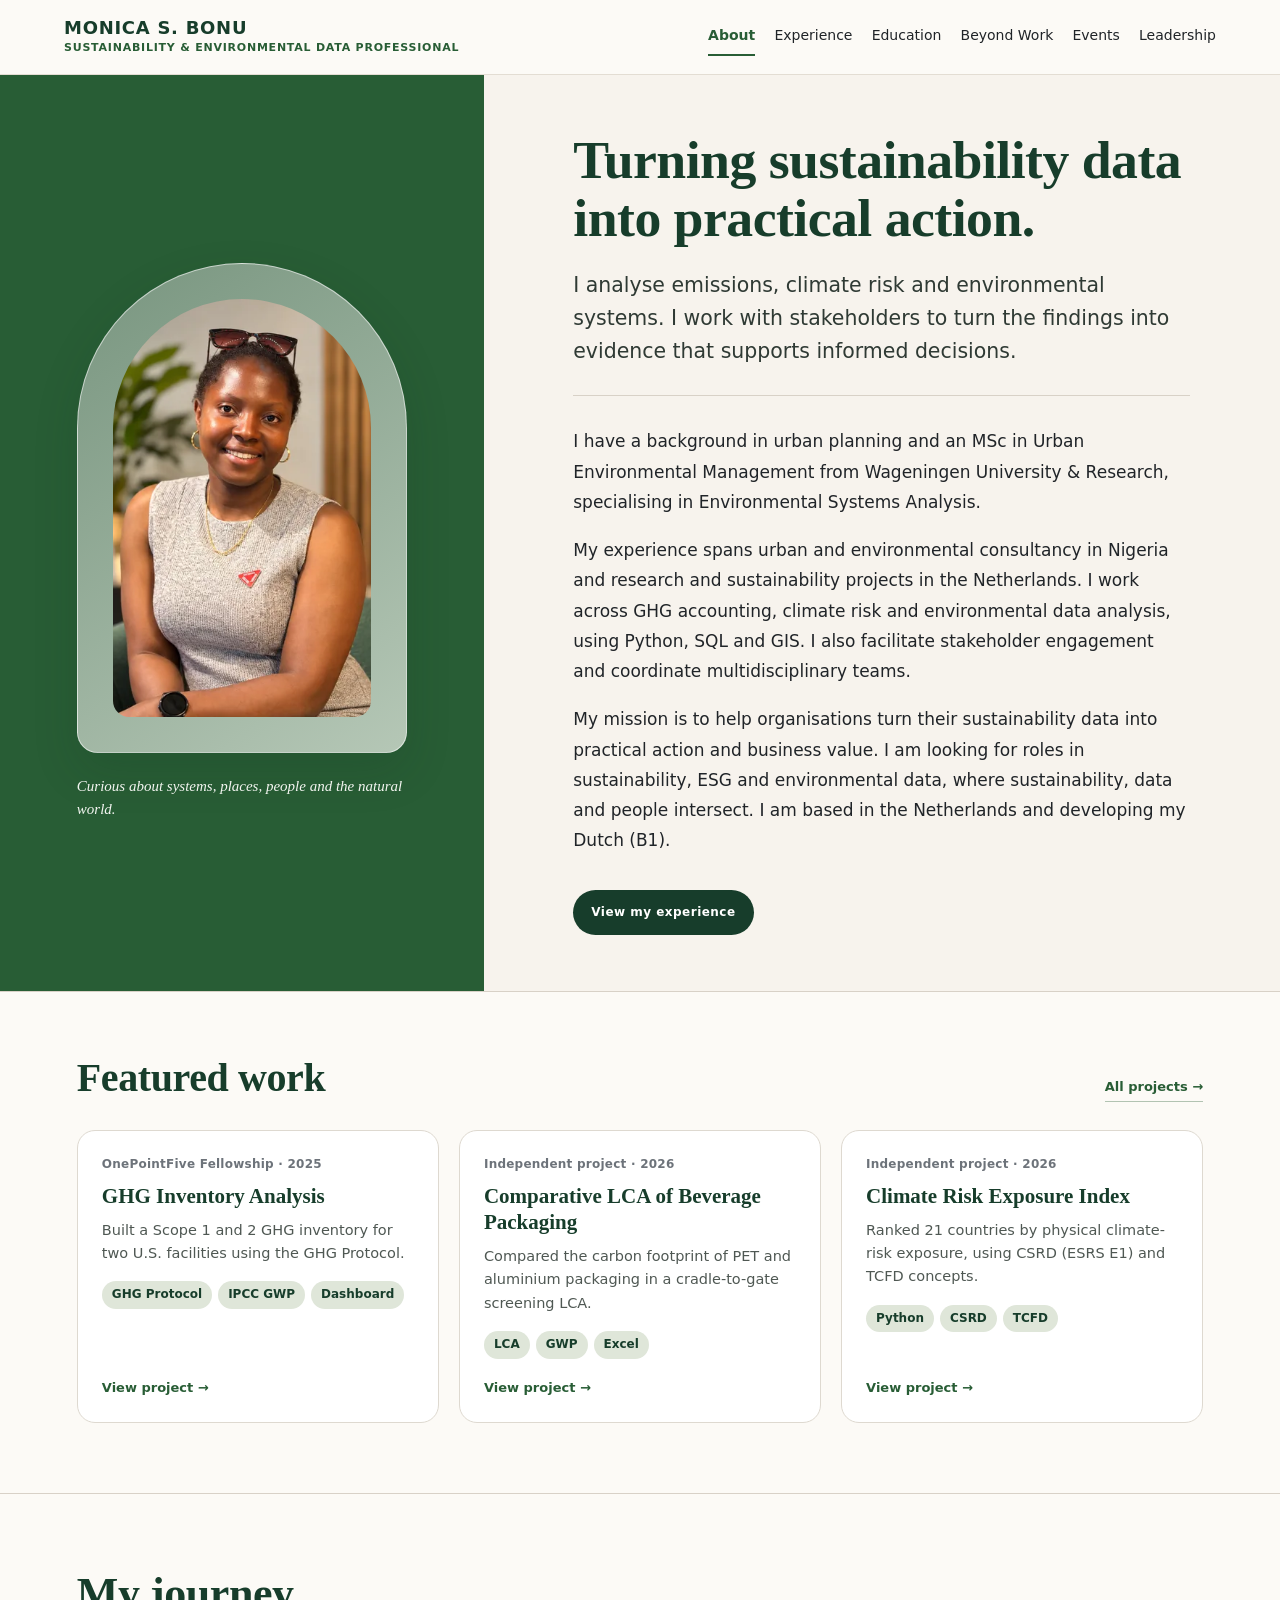
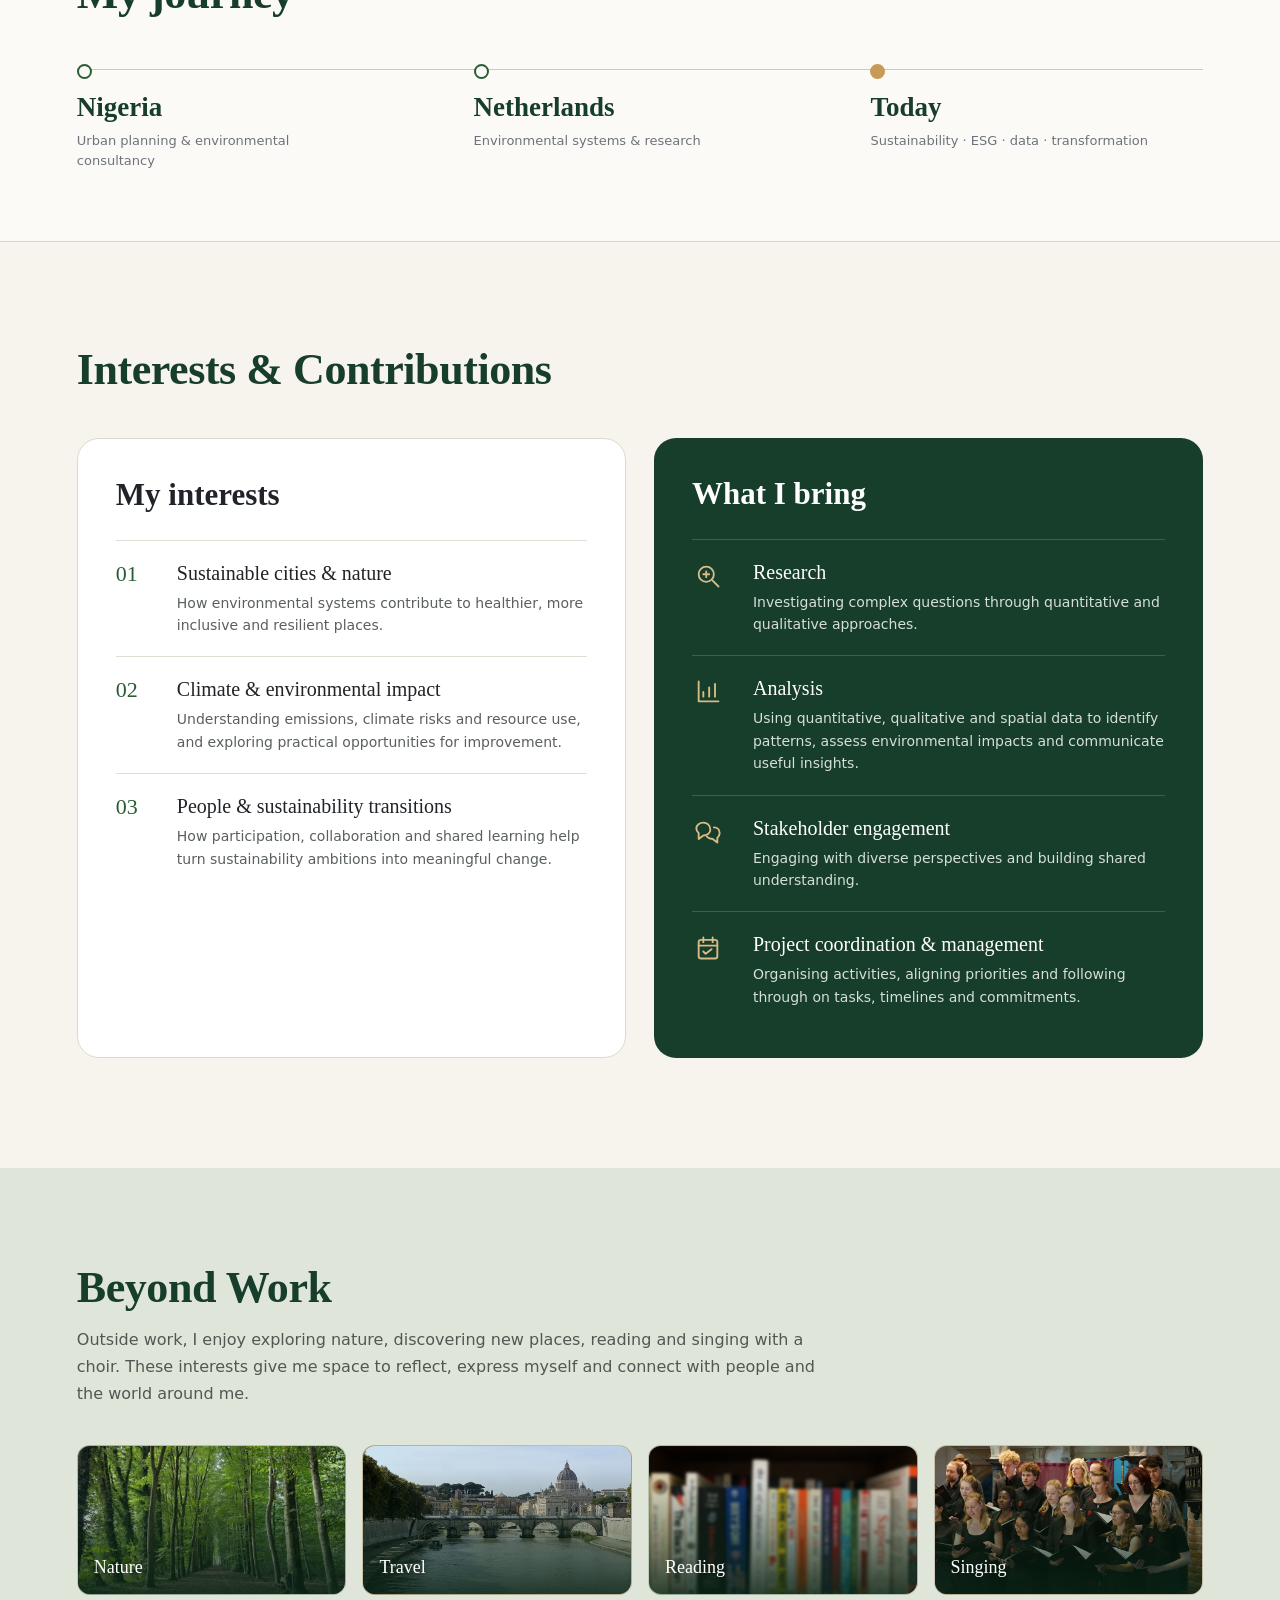
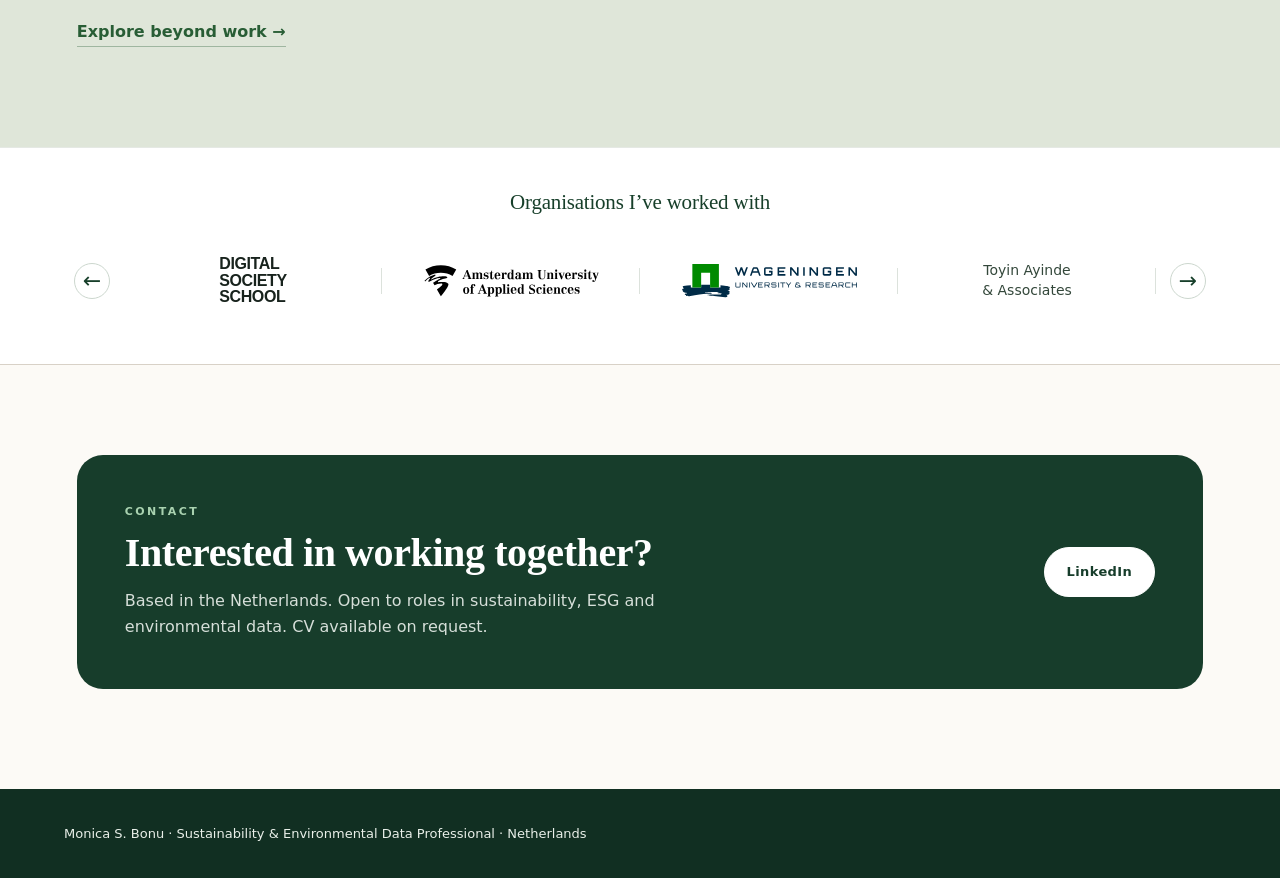
==== commit 84d57c2f: "Add files via upload Updated website redesign" ====
--- a/index.html
+++ b/index.html
@@ -41,6 +41,6 @@
 <li class="company-logo-item"><span class="company-name-only">Toyin Ayinde<br>&amp; Associates</span><!-- Name only: current official logo remains unverified. --></li>
 <li class="company-logo-item"><a class="bilderberg" href="https://www.bilderberg.nl/" target="_blank" rel="noopener noreferrer"><img src="assets/logos/bilderberg.svg" alt="Bilderberg" width="270" height="47" loading="lazy"></a></li>
 </ul><button class="company-arrow" type="button" data-direction="1" aria-label="Next organisation" aria-controls="company-logos">&#8594;</button></div><p class="company-status" aria-live="polite" aria-atomic="true"></p></div></section>
-<section class="home-contact" id="contact" aria-labelledby="contact-title"><div class="wrap"><div class="home-contact-box"><div><div class="eyebrow">Contact</div><h2 id="contact-title">Interested in working together?</h2><p>Based in the Netherlands. Open to roles in sustainability, ESG and environmental data.</p></div><div class="home-contact-links"><a class="hc-btn hc-primary" href="Monica-Bonu-CV.pdf" download>Download CV (PDF)</a><a class="hc-btn hc-secondary" href="https://www.linkedin.com/in/monica-bonu" target="_blank" rel="noopener noreferrer">LinkedIn</a></div></div></div></section></main>
+<section class="home-contact" id="contact" aria-labelledby="contact-title"><div class="wrap"><div class="home-contact-box"><div><div class="eyebrow">Contact</div><h2 id="contact-title">Interested in working together?</h2><p>Based in the Netherlands. Open to roles in sustainability, ESG and environmental data. CV available on request.</p></div><div class="home-contact-links"><a class="hc-btn hc-primary" href="https://www.linkedin.com/in/monica-bonu" target="_blank" rel="noopener noreferrer">LinkedIn</a></div></div></div></section></main>
 <footer class="site-footer"><div class="site-footer-inner"><div class="site-footer-name">Monica S. Bonu · Sustainability &amp; Environmental Data Professional · Netherlands</div></div></footer>
 <script src="assets/image-protection.js" defer></script><script src="assets/company-logos.js" defer></script></body></html>
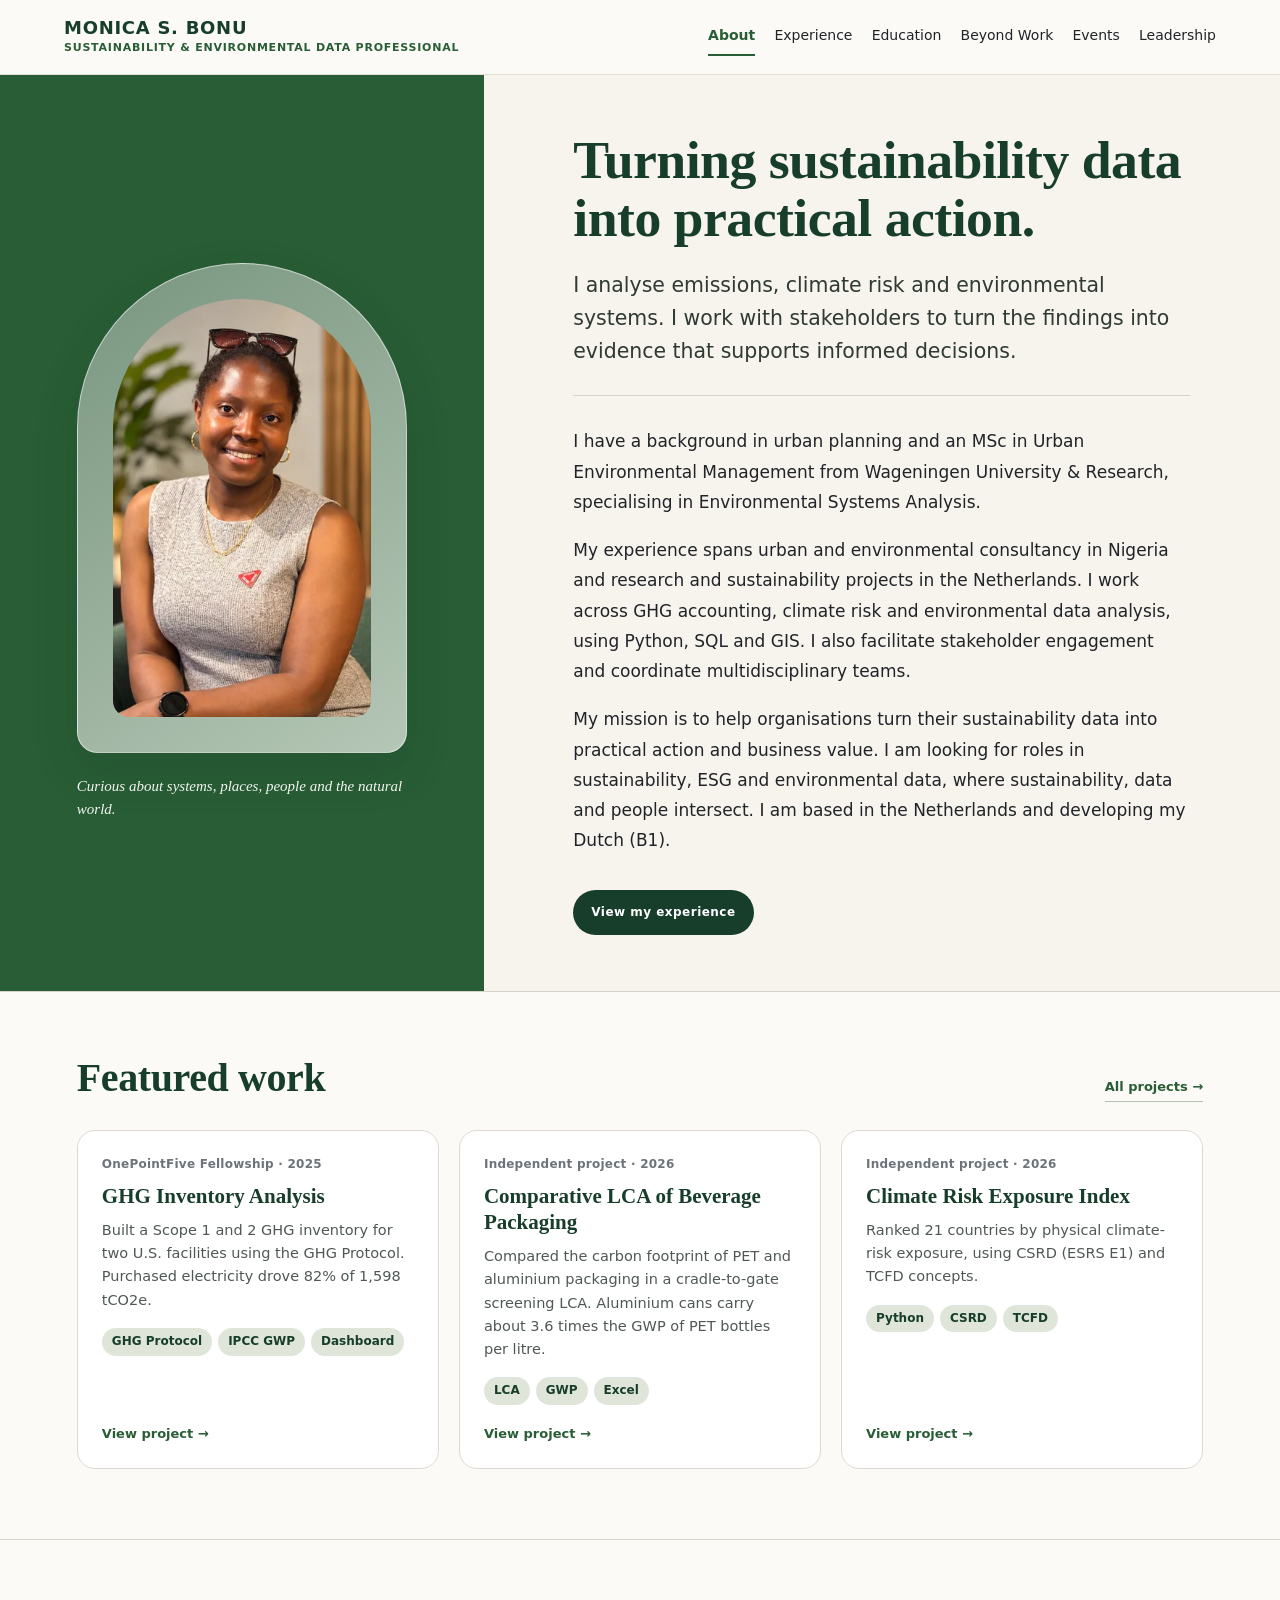
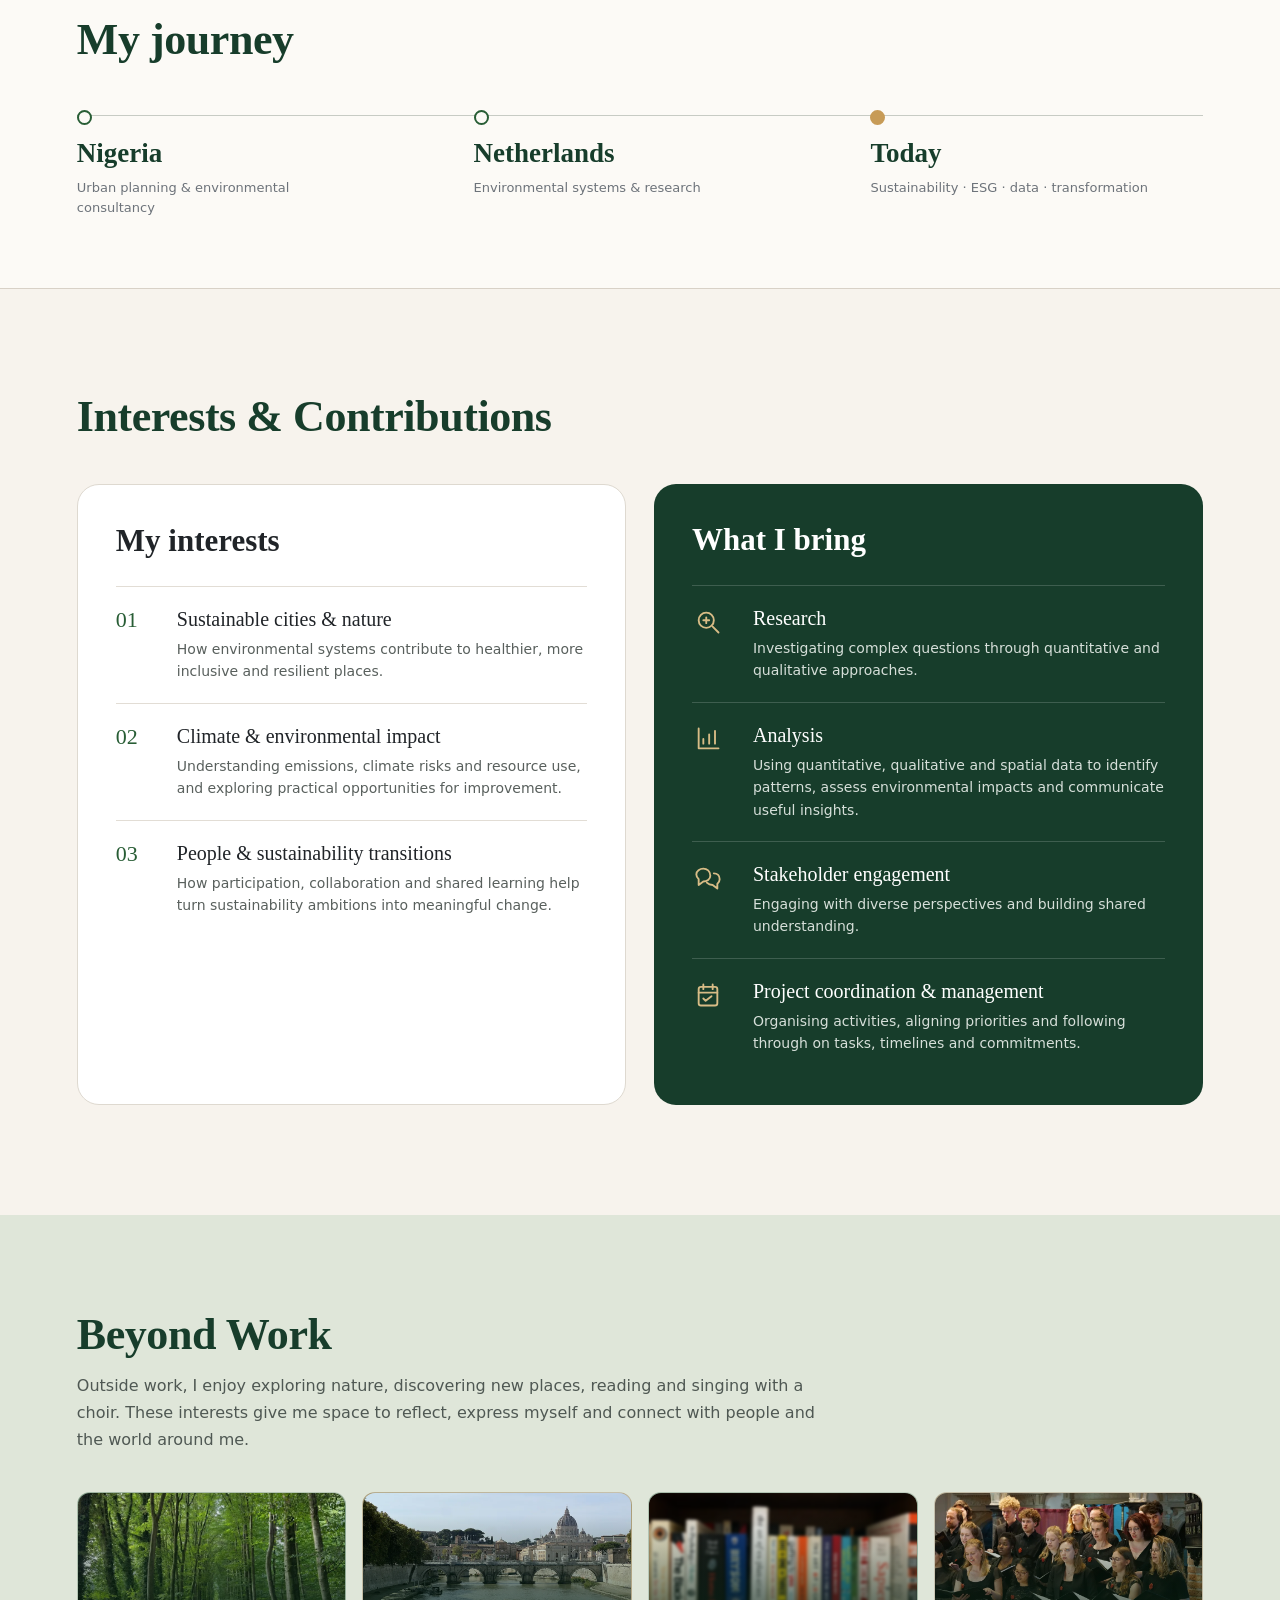
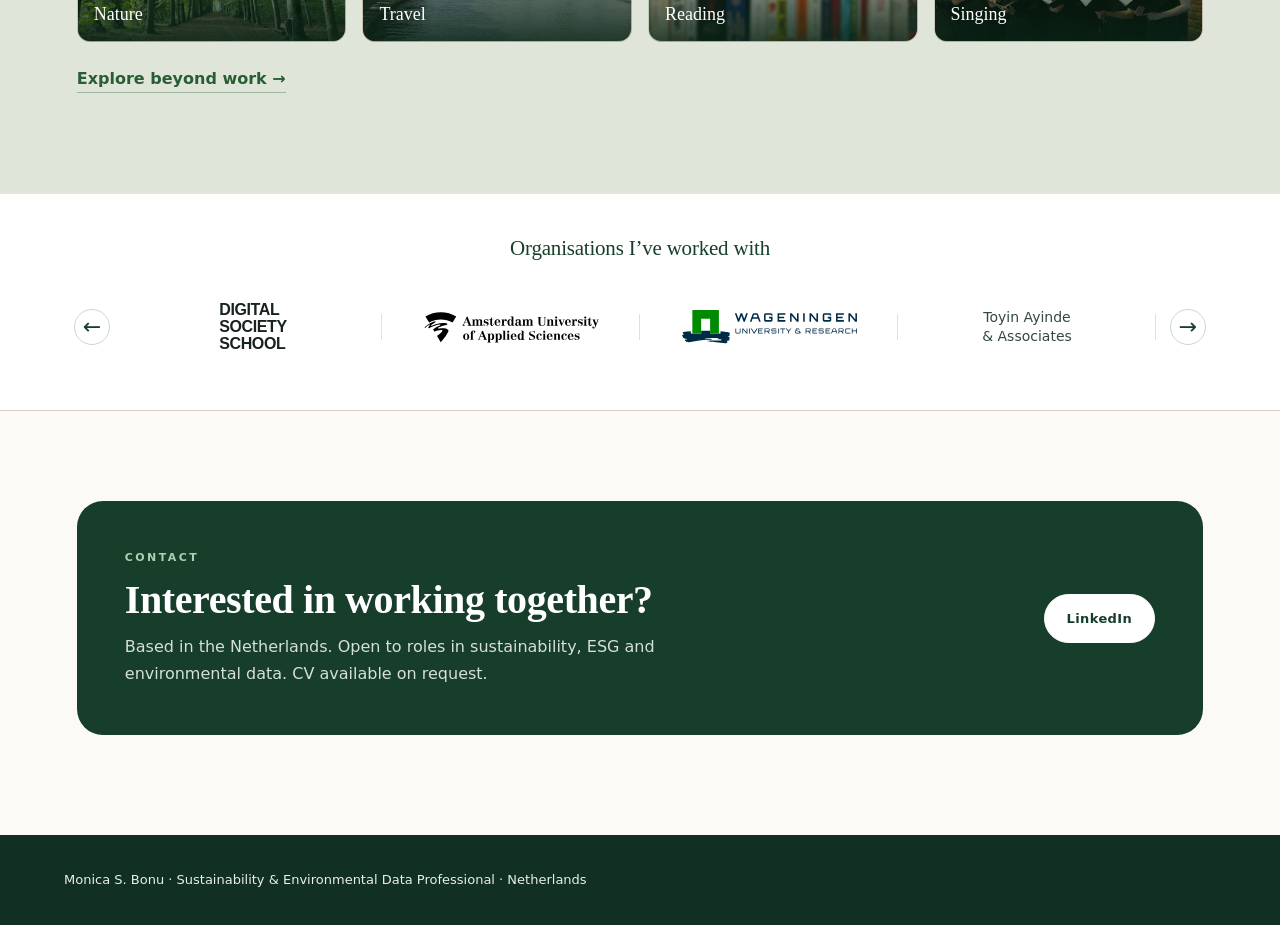
==== commit e4bbcb96: "Add files via upload Now updated index and experience 24-10-2026" ====
--- a/index.html
+++ b/index.html
@@ -31,7 +31,7 @@
 <header class="site-header"><div class="site-header-inner"><a class="site-brand" href="index.html"><span class="site-name">Monica S. Bonu</span><span class="site-role">Sustainability &amp; Environmental Data Professional</span></a><nav class="site-nav" id="site-menu" aria-label="Main"><a href="index.html" class="active" aria-current="page">About</a><a href="experience.html">Experience</a><a href="education.html">Education</a><a href="beyond-work.html">Beyond Work</a><a href="events.html">Events</a><a href="leadership.html">Leadership</a></nav></div></header>
 <main>
 <section class="hero"><div class="photo-panel"><div><div class="portrait"><img src="assets/photos/profile-portrait-800.webp" srcset="assets/photos/profile-portrait-480.webp 480w, assets/photos/profile-portrait-800.webp 800w" sizes="(max-width:900px) 330px, 390px" width="800" height="960" alt="Portrait of Monica S. Bonu" loading="eager" fetchpriority="high" decoding="async" /></div><div class="photo-caption">Curious about systems, places, people and the natural world.</div></div></div><div class="hero-copy"><div class="hero-inner"><h1 class="hero-title">Turning sustainability data into practical action.</h1><p class="hero-lead">I analyse emissions, climate risk and environmental systems. I work with stakeholders to turn the findings into evidence that supports informed decisions.</p><div class="intro"><p>I have a background in urban planning and an MSc in Urban Environmental Management from Wageningen University &amp; Research, specialising in Environmental Systems Analysis.</p><p>My experience spans urban and environmental consultancy in Nigeria and research and sustainability projects in the Netherlands. I work across GHG accounting, climate risk and environmental data analysis, using Python, SQL and GIS. I also facilitate stakeholder engagement and coordinate multidisciplinary teams.</p><p>My mission is to help organisations turn their sustainability data into practical action and business value. I am looking for roles in sustainability, ESG and environmental data, where sustainability, data and people intersect. I am based in the Netherlands and developing my Dutch (B1).</p></div><div class="hero-actions"><a class="button" href="experience.html">View my experience</a></div></div></div></section>
-<section class="featured" aria-labelledby="featured-title"><div class="wrap"><div class="featured-head"><h2 id="featured-title">Featured work</h2><a class="featured-all" href="experience.html#projects">All projects <span aria-hidden="true">→</span></a></div><div class="featured-grid"><a class="featured-card" href="experience.html#project-ghg"><div class="fc-org">OnePointFive Fellowship · 2025</div><h3>GHG Inventory Analysis</h3><p>Built a Scope 1 and 2 GHG inventory for two U.S. facilities using the GHG Protocol.</p><div class="fc-tags"><span>GHG Protocol</span><span>IPCC GWP</span><span>Dashboard</span></div><span class="fc-more">View project <span aria-hidden="true">→</span></span></a><a class="featured-card" href="experience.html#project-lca"><div class="fc-org">Independent project · 2026</div><h3>Comparative LCA of Beverage Packaging</h3><p>Compared the carbon footprint of PET and aluminium packaging in a cradle-to-gate screening LCA.</p><div class="fc-tags"><span>LCA</span><span>GWP</span><span>Excel</span></div><span class="fc-more">View project <span aria-hidden="true">→</span></span></a><a class="featured-card" href="experience.html#project-climate-risk"><div class="fc-org">Independent project · 2026</div><h3>Climate Risk Exposure Index</h3><p>Ranked 21 countries by physical climate-risk exposure, using CSRD (ESRS E1) and TCFD concepts.</p><div class="fc-tags"><span>Python</span><span>CSRD</span><span>TCFD</span></div><span class="fc-more">View project <span aria-hidden="true">→</span></span></a></div></div></section><section class="journey-section"><div class="wrap"><div class="journey-head"><h2>My journey</h2></div><div class="timeline"><div class="stop"><div class="place">Nigeria</div><div class="meta">Urban planning &amp; environmental consultancy</div></div><div class="stop"><div class="place">Netherlands</div><div class="meta">Environmental systems &amp; research</div></div><div class="stop"><div class="place">Today</div><div class="meta">Sustainability · ESG · data · transformation</div></div></div></div></section>
+<section class="featured" aria-labelledby="featured-title"><div class="wrap"><div class="featured-head"><h2 id="featured-title">Featured work</h2><a class="featured-all" href="experience.html#projects">All projects <span aria-hidden="true">→</span></a></div><div class="featured-grid"><a class="featured-card" href="experience.html#project-ghg"><div class="fc-org">OnePointFive Fellowship · 2025</div><h3>GHG Inventory Analysis</h3><p>Built a Scope 1 and 2 GHG inventory for two U.S. facilities using the GHG Protocol. Purchased electricity drove 82% of 1,598 tCO2e.</p><div class="fc-tags"><span>GHG Protocol</span><span>IPCC GWP</span><span>Dashboard</span></div><span class="fc-more">View project <span aria-hidden="true">→</span></span></a><a class="featured-card" href="experience.html#project-lca"><div class="fc-org">Independent project · 2026</div><h3>Comparative LCA of Beverage Packaging</h3><p>Compared the carbon footprint of PET and aluminium packaging in a cradle-to-gate screening LCA. Aluminium cans carry about 3.6 times the GWP of PET bottles per litre.</p><div class="fc-tags"><span>LCA</span><span>GWP</span><span>Excel</span></div><span class="fc-more">View project <span aria-hidden="true">→</span></span></a><a class="featured-card" href="experience.html#project-climate-risk"><div class="fc-org">Independent project · 2026</div><h3>Climate Risk Exposure Index</h3><p>Ranked 21 countries by physical climate-risk exposure, using CSRD (ESRS E1) and TCFD concepts.</p><div class="fc-tags"><span>Python</span><span>CSRD</span><span>TCFD</span></div><span class="fc-more">View project <span aria-hidden="true">→</span></span></a></div></div></section><section class="journey-section"><div class="wrap"><div class="journey-head"><h2>My journey</h2></div><div class="timeline"><div class="stop"><div class="place">Nigeria</div><div class="meta">Urban planning &amp; environmental consultancy</div></div><div class="stop"><div class="place">Netherlands</div><div class="meta">Environmental systems &amp; research</div></div><div class="stop"><div class="place">Today</div><div class="meta">Sustainability · ESG · data · transformation</div></div></div></div></section>
 <section class="section" id="approach"><div class="wrap"><div class="section-intro"><h2 class="section-title">Interests &amp; Contributions</h2></div><div class="dual"><div class="panel panel-light"><h3>My interests</h3><div class="item"><div class="num">01</div><div><b>Sustainable cities &amp; nature</b><p>How environmental systems contribute to healthier, more inclusive and resilient places.</p></div></div><div class="item"><div class="num">02</div><div><b>Climate &amp; environmental impact</b><p>Understanding emissions, climate risks and resource use, and exploring practical opportunities for improvement.</p></div></div><div class="item"><div class="num">03</div><div><b>People &amp; sustainability transitions</b><p>How participation, collaboration and shared learning help turn sustainability ambitions into meaningful change.</p></div></div></div><div class="panel panel-dark"><h3>What I bring</h3><div class="item"><div class="competency-icon"><svg viewBox="0 0 24 24" fill="none" stroke="currentColor" stroke-width="1.6" stroke-linecap="round" stroke-linejoin="round" aria-hidden="true" focusable="false"><circle cx="10.5" cy="10.5" r="6.5"/><path d="m16 16 5 5M8 10.5h5M10.5 8v5"/></svg></div><div><b>Research</b><p>Investigating complex questions through quantitative and qualitative approaches.</p></div></div><div class="item"><div class="competency-icon"><svg viewBox="0 0 24 24" fill="none" stroke="currentColor" stroke-width="1.6" stroke-linecap="round" stroke-linejoin="round" aria-hidden="true" focusable="false"><path d="M4 3v17h17M8 16v-4M13 16V8M18 16V5"/></svg></div><div><b>Analysis</b><p>Using quantitative, qualitative and spatial data to identify patterns, assess environmental impacts and communicate useful insights.</p></div></div><div class="item"><div class="competency-icon"><svg viewBox="0 0 24 24" fill="none" stroke="currentColor" stroke-width="1.6" stroke-linecap="round" stroke-linejoin="round" aria-hidden="true" focusable="false"><path d="M14 10c0 3-3 5-6 5l-4 3v-5c-1-1-2-2-2-4 0-3 3-5 6-5s6 2 6 6Z"/><path d="M17 8c3 0 5 2 5 5 0 2-1 3-2 4v4l-4-3c-2 0-4-1-5-2"/></svg></div><div><b>Stakeholder engagement</b><p>Engaging with diverse perspectives and building shared understanding.</p></div></div><div class="item"><div class="competency-icon"><svg viewBox="0 0 24 24" fill="none" stroke="currentColor" stroke-width="1.6" stroke-linecap="round" stroke-linejoin="round" aria-hidden="true" focusable="false"><rect x="4" y="5" width="16" height="16" rx="2"/><path d="M8 3v4M16 3v4M4 10h16m-12 5 2 2 5-4"/></svg></div><div><b>Project coordination &amp; management</b><p>Organising activities, aligning priorities and following through on tasks, timelines and commitments.</p></div></div></div></div></div></section>
 <section class="beyond"><div class="wrap"><div class="beyond-head"><h2>Beyond Work</h2><p class="beyond-copy">Outside work, I enjoy exploring nature, discovering new places, reading and singing with a choir. These interests give me space to reflect, express myself and connect with people and the world around me.</p></div><div class="photo-grid"><a class="tile tile-photo" href="beyond-work.html"><img draggable="false" src="assets/photos/nature/forest-480.webp" srcset="assets/photos/nature/forest-480.webp 480w, assets/photos/nature/forest-960.webp 960w" sizes="(max-width:650px) 88vw, 44vw" alt="A shaded forest path" loading="lazy" decoding="async"/><span>Nature</span></a><a class="tile tile-photo" href="beyond-work.html"><img src="assets/photos/travel/river-bridge-480.webp" srcset="assets/photos/travel/river-bridge-480.webp 480w, assets/photos/travel/river-bridge-960.webp 960w" sizes="(max-width:650px) 88vw, 44vw" alt="River and bridge in Rome" loading="lazy" decoding="async"/><span>Travel</span></a><a class="tile tile-photo" href="beyond-work.html"><img draggable="false" src="assets/photos/books/bookshelf-480.webp" srcset="assets/photos/books/bookshelf-480.webp 480w, assets/photos/books/bookshelf-960.webp 960w" sizes="(max-width:650px) 88vw, (max-width:1340px) 44vw, 580px" width="1448" height="1086" alt="A bookshelf of favourite books" loading="lazy" decoding="async"/><span>Reading</span></a><a class="tile tile-photo" href="beyond-work.html"><img src="assets/photos/singing/choir-performance-480.webp" srcset="assets/photos/singing/choir-performance-480.webp 480w, assets/photos/singing/choir-performance-960.webp 960w" sizes="(max-width:650px) 88vw, 44vw" alt="A choir singing together" loading="lazy" decoding="async"/><span>Singing</span></a></div><a class="beyond-link" href="beyond-work.html">Explore beyond work →</a></div></section>
 <section class="company-section" id="organisations" aria-labelledby="organisations-title"><div class="company-inner"><h2 id="organisations-title">Organisations I’ve worked with</h2><div class="company-carousel" role="region" aria-roledescription="carousel" aria-label="Organisations"><button class="company-arrow" type="button" data-direction="-1" aria-label="Previous organisation" aria-controls="company-logos">&#8592;</button><ul class="company-logos" id="company-logos" tabindex="0" aria-label="Organisation logos">
